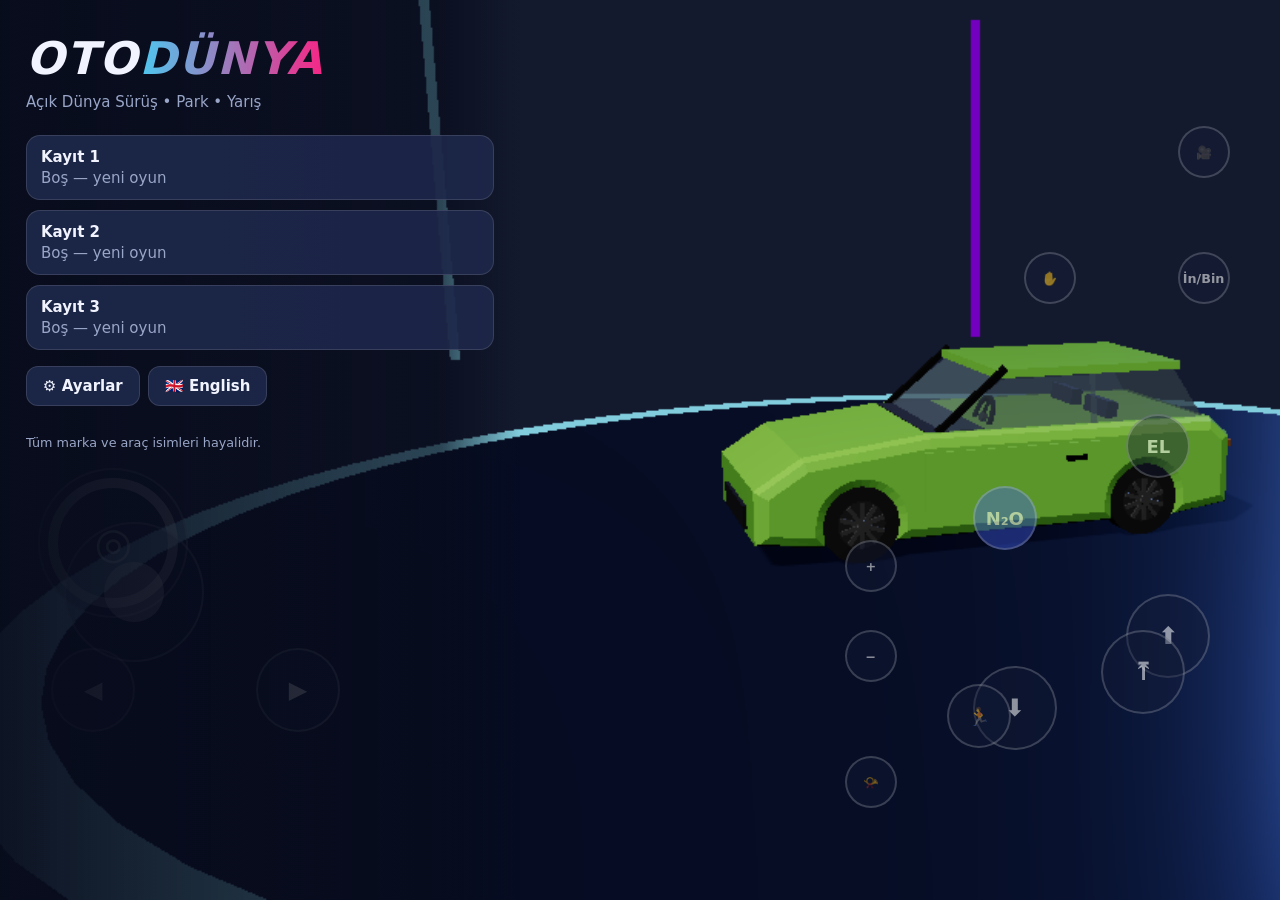
==== index.html @ 54d8ac8a "OtoDünya: 3D açık dünya sürüş, park ve yarış oyunu (Three.js) - 7 harita, trafik/yaya yapay zekâsı, " ====
<!doctype html>
<html lang="tr">
<head>
  <meta charset="utf-8" />
  <meta name="viewport" content="width=device-width, initial-scale=1, maximum-scale=1, user-scalable=no, viewport-fit=cover" />
  <meta name="theme-color" content="#0d1224" />
  <meta name="mobile-web-app-capable" content="yes" />
  <meta name="apple-mobile-web-app-capable" content="yes" />
  <meta name="description" content="OtoDünya: açık dünya araba sürüş, park etme ve yarış oyunu" />
  <title>OtoDünya — Açık Dünya Sürüş</title>
  <link rel="manifest" href="manifest.json" />
  <link rel="icon" href="icon.svg" type="image/svg+xml" />
  <link rel="stylesheet" href="css/style.css" />
  <script type="importmap">
    { "imports": { "three": "./lib/three.module.min.js", "three/addons/": "./lib/addons/" } }
  </script>
</head>
<body>
  <div id="app"></div>
  <div id="hud" style="display:none"></div>
  <div id="touch"></div>
  <div id="ui"></div>
  <div id="loading">
    <div class="ld-box">
      <h1>OTO<span>DÜNYA</span></h1>
      <div class="ld-bar"><i id="loadBar"></i></div>
      <p id="loadTip"></p>
    </div>
  </div>
  <div id="boot"><div class="spinner"></div><p>Yükleniyor…</p></div>
  <noscript>Bu oyun için JavaScript gereklidir.</noscript>
  <script type="module" src="js/main.js"></script>
</body>
</html>
---- css/style.css ----
:root {
  --ts: 1;
  --bg: #0d1224; --panel: rgba(16, 22, 44, 0.92); --panel2: rgba(30, 40, 75, 0.9);
  --line: rgba(255, 255, 255, 0.12); --txt: #f1f4ff; --muted: #9aa6c8;
  --pri: #4cc9f0; --pri2: #7209b7; --acc: #f72585; --ok: #06d6a0; --warn: #ffd166; --bad: #ef476f; --gold: #ffd60a;
  --r: 14px;
}
body.cb { --ok: #2b8cff; --bad: #ff9f1c; --acc: #ffb000; }
* { box-sizing: border-box; -webkit-tap-highlight-color: transparent; }
html, body { margin: 0; height: 100%; overflow: hidden; background: var(--bg); color: var(--txt); font-family: system-ui, -apple-system, 'Segoe UI', Roboto, 'Noto Sans', sans-serif; font-size: calc(15px * var(--ts)); user-select: none; -webkit-user-select: none; touch-action: none; }
#app, #app canvas { position: fixed; inset: 0; width: 100%; height: 100%; display: block; }
#hud, #touch, #ui { position: fixed; inset: 0; pointer-events: none; }
#ui > * { pointer-events: auto; }
#hud > * { pointer-events: none; }
#hud button, #hud .minimap-wrap, #hud .prompt, #hud .mission-panel, #hud .recover-btn { pointer-events: auto; }
.hidden { display: none !important; }
.muted { color: var(--muted); }
.small { font-size: 0.85em; }
.warn { color: var(--warn); }
button { font: inherit; color: inherit; }
input[type=range] { accent-color: var(--pri); width: 100%; min-width: 80px; }
input[type=checkbox] { width: 22px; height: 22px; accent-color: var(--pri); }

/* ---------- açılış / yükleme ---------- */
#boot, #loading { position: fixed; inset: 0; display: flex; flex-direction: column; align-items: center; justify-content: center; background: radial-gradient(circle at 30% 20%, #1d2b5c, #070a16 70%); z-index: 50; }
#loading { display: none; z-index: 40; }
.spinner { width: 44px; height: 44px; border: 4px solid #fff3; border-top-color: var(--pri); border-radius: 50%; animation: spin 0.9s linear infinite; }
@keyframes spin { to { transform: rotate(360deg); } }
.ld-box { width: min(560px, 86vw); text-align: center; }
.ld-box h1, .logo h1, .mm-head h1 { font-size: 3em; font-weight: 900; letter-spacing: 2px; margin: 0 0 18px; font-style: italic; }
h1 span { background: linear-gradient(90deg, var(--pri), var(--acc)); -webkit-background-clip: text; background-clip: text; color: transparent; }
.ld-bar { height: 12px; background: #ffffff18; border-radius: 99px; overflow: hidden; }
.ld-bar i { display: block; height: 100%; width: 0; background: linear-gradient(90deg, var(--pri), var(--acc)); transition: width 0.25s; }
#loadTip { color: var(--muted); margin-top: 18px; min-height: 2.4em; }

/* ---------- genel bileşenler ---------- */
.btn { border: 1px solid var(--line); background: var(--panel2); padding: 10px 16px; border-radius: 12px; cursor: pointer; font-weight: 600; transition: transform 0.08s, background 0.2s; white-space: nowrap; }
.btn:hover { background: #2b3a6e; }
.btn:active { transform: scale(0.96); }
.btn:disabled { opacity: 0.45; cursor: not-allowed; }
.btn.primary { background: linear-gradient(135deg, var(--pri), #4361ee); border-color: transparent; color: #051026; }
.btn.danger { background: #5c1b2a; border-color: #ef476f66; }
.btn.small { padding: 6px 10px; font-size: 0.88em; border-radius: 9px; }
.btn.on { outline: 2px solid var(--pri); background: #1c4a66; }
.btn.wide { width: 100%; margin: 4px 0; }
.row { display: flex; gap: 8px; align-items: center; flex-wrap: wrap; }
.seg { display: flex; gap: 6px; flex-wrap: nowrap; overflow-x: auto; }
.seg.wrap { flex-wrap: wrap; }
.input { background: #0b1022; border: 1px solid var(--line); color: var(--txt); padding: 10px 12px; border-radius: 10px; font: inherit; width: 100%; max-width: 280px; user-select: text; -webkit-user-select: text; }
.tabs { display: flex; gap: 6px; overflow-x: auto; padding-bottom: 6px; margin-bottom: 10px; scrollbar-width: thin; }
.tab { border: 1px solid var(--line); background: transparent; padding: 8px 12px; border-radius: 99px; cursor: pointer; white-space: nowrap; font-weight: 600; }
.tab.on { background: var(--pri); color: #041022; border-color: transparent; }
.badge { background: var(--ok); color: #032; font-size: 0.75em; padding: 2px 8px; border-radius: 99px; font-weight: 700; }
.mp-bar { height: 7px; background: #ffffff1c; border-radius: 99px; overflow: hidden; margin: 6px 0; }
.mp-bar i { display: block; height: 100%; background: linear-gradient(90deg, var(--ok), var(--pri)); }
.stars { color: var(--gold); font-size: 1.4em; letter-spacing: 2px; }
.price-big { font-size: 1.6em; font-weight: 800; color: var(--gold); }
hr { border: 0; border-top: 1px solid var(--line); margin: 14px 0; }

.overlay { position: fixed; inset: 0; background: rgba(5, 8, 20, 0.62); display: flex; align-items: center; justify-content: center; z-index: 30; pointer-events: auto; backdrop-filter: blur(3px); animation: fade 0.18s; }
@keyframes fade { from { opacity: 0; } }
.overlay .card { background: var(--panel); border: 1px solid var(--line); border-radius: 18px; padding: 20px 22px; width: min(460px, 92vw); max-height: 90vh; overflow: auto; box-shadow: 0 20px 60px #0008; text-align: center; animation: pop 0.2s; }
@keyframes pop { from { transform: scale(0.92); opacity: 0; } }
.overlay .card h2, .overlay .card h3 { margin-top: 0; }
.overlay .card .row { justify-content: center; margin-top: 12px; }
.overlay.pause .card { text-align: left; }
.overlay.pause .keys { margin-top: 12px; line-height: 1.5; }
.lbl { display: block; color: var(--muted); font-size: 0.85em; margin-top: 8px; }
.result .rewards { display: flex; gap: 14px; justify-content: center; font-size: 1.15em; font-weight: 700; margin: 10px 0; }
.days { display: grid; grid-template-columns: repeat(7, 1fr); gap: 4px; margin: 10px 0; }
.day { background: #ffffff10; border-radius: 10px; padding: 6px 2px; font-size: 0.72em; display: flex; flex-direction: column; gap: 2px; }
.day.got { opacity: 0.5; }
.day.today { background: linear-gradient(135deg, var(--pri), var(--acc)); color: #000; font-weight: 700; transform: scale(1.06); }

/* ---------- başlık / ana menü ---------- */
.title-screen { position: absolute; left: 0; top: 0; bottom: 0; width: min(520px, 100%); padding: 32px 26px; background: linear-gradient(90deg, rgba(8, 12, 28, 0.96), rgba(8, 12, 28, 0.7) 85%, transparent); display: flex; flex-direction: column; gap: 16px; overflow: auto; }
.logo p { color: var(--muted); margin: -10px 0 8px; }
.slots { display: flex; flex-direction: column; gap: 10px; }
.slot { display: flex; gap: 8px; align-items: stretch; }
.slot-info { flex: 1; display: flex; flex-direction: column; gap: 3px; background: var(--panel2); border: 1px solid var(--line); border-radius: var(--r); padding: 12px 14px; cursor: pointer; transition: border-color 0.2s; }
.slot-info:hover { border-color: var(--pri); }
.main-menu { position: absolute; left: 0; top: 0; bottom: 0; width: min(560px, 100%); padding: 24px; background: linear-gradient(90deg, rgba(8, 12, 28, 0.95), rgba(8, 12, 28, 0.6) 85%, transparent); display: flex; flex-direction: column; gap: 14px; overflow: auto; }
.mm-head h1 { font-size: 2.3em; margin-bottom: 6px; }
.mm-player { display: flex; gap: 10px; flex-wrap: wrap; color: var(--muted); }
.mm-player b { color: var(--txt); }
.mm-grid { display: grid; grid-template-columns: 1fr 1fr; gap: 10px; }
.mbtn { display: flex; align-items: center; gap: 10px; background: var(--panel2); border: 1px solid var(--line); border-radius: var(--r); padding: 14px; cursor: pointer; font-weight: 700; font-size: 1.02em; text-align: left; transition: transform 0.1s, border-color 0.2s; }
.mbtn:hover { border-color: var(--pri); transform: translateY(-2px); }
.mbtn .mi { font-size: 1.6em; }
.mbtn.big { grid-column: span 2; padding: 18px; font-size: 1.2em; }
.mbtn.primary { background: linear-gradient(135deg, #4361ee, #7209b7); }
.continue { padding: 14px; font-size: 1.1em; }

/* ---------- ekranlar ---------- */
.screen { position: absolute; inset: 0; display: flex; flex-direction: column; background: rgba(8, 12, 28, 0.94); }
.screen.split { background: linear-gradient(90deg, rgba(8, 12, 28, 0.97) 0, rgba(8, 12, 28, 0.93) 55%, transparent 56%); }
.screen.split .scr-body { width: 56%; }
.scr-head { display: flex; align-items: center; gap: 12px; padding: 12px 16px; border-bottom: 1px solid var(--line); background: rgba(8, 12, 28, 0.85); }
.scr-head h2 { margin: 0; flex: 1; font-size: 1.25em; }
.wallet { display: flex; gap: 12px; font-weight: 700; }
.scr-body { flex: 1; overflow: auto; padding: 14px 16px 40px; }
.map-grid { display: grid; grid-template-columns: repeat(auto-fill, minmax(190px, 1fr)); gap: 12px; }
.map-card { background: linear-gradient(160deg, color-mix(in srgb, var(--c) 45%, #111a33), #111a33); border: 1px solid var(--line); border-radius: var(--r); padding: 16px; cursor: pointer; min-height: 130px; display: flex; flex-direction: column; gap: 4px; transition: transform 0.1s; }
.map-card:hover { transform: translateY(-3px); }
.map-card.cur { outline: 2px solid var(--pri); }
.map-card.locked { filter: grayscale(0.8); opacity: 0.6; }
.map-card h3 { margin: 4px 0; }
.map-ico { font-size: 2.2em; }
.mis-list { display: flex; flex-direction: column; gap: 8px; }
.mis-card { display: flex; gap: 12px; align-items: center; background: var(--panel2); border: 1px solid var(--line); border-radius: var(--r); padding: 10px 12px; }
.mis-card.locked { opacity: 0.5; }
.mis-ico { font-size: 1.8em; width: 44px; text-align: center; }
.mis-info { flex: 1; display: flex; flex-direction: column; gap: 2px; min-width: 0; }
.mis-rew { font-size: 0.82em; color: var(--warn); }
.mis-right { display: flex; flex-direction: column; align-items: flex-end; gap: 6px; }
.mis-right .stars { font-size: 1em; }
.lic-row { display: flex; gap: 6px; flex-wrap: wrap; margin-bottom: 10px; }
.lic { padding: 4px 10px; border-radius: 99px; background: #ffffff10; font-size: 0.85em; opacity: 0.55; }
.lic.on { background: var(--ok); color: #032; opacity: 1; font-weight: 700; }
.events section, .boards section { background: var(--panel2); border-radius: var(--r); padding: 12px 14px; margin-bottom: 12px; border: 1px solid var(--line); }
.events h3, .boards h3 { margin: 0 0 8px; }
.task { padding: 6px 0; border-bottom: 1px dashed var(--line); }
.task.done b { text-decoration: line-through; color: var(--ok); }
.board { margin: 6px 0; padding-left: 26px; }
.board li { padding: 3px 0; }
.board li.me { color: var(--gold); font-weight: 800; }
.ach-grid { display: grid; grid-template-columns: repeat(auto-fill, minmax(220px, 1fr)); gap: 10px; }
.ach { background: var(--panel2); border: 1px solid var(--line); border-radius: var(--r); padding: 10px 12px; display: flex; flex-direction: column; gap: 3px; opacity: 0.75; }
.ach.got { opacity: 1; border-color: var(--gold); background: linear-gradient(160deg, #3d3510, var(--panel2)); }
.stats { display: grid; grid-template-columns: repeat(auto-fill, minmax(260px, 1fr)); gap: 8px; }
.stat { display: flex; justify-content: space-between; background: var(--panel2); padding: 10px 14px; border-radius: 10px; }
.set-row { display: flex; align-items: center; gap: 12px; padding: 8px 0; flex-wrap: wrap; }
.settings .set-row { padding: 10px 0; border-bottom: 1px solid var(--line); flex-wrap: nowrap; }
.set-row > span:first-child { flex: 0 0 42%; }
.set-row b { min-width: 52px; text-align: right; }

/* garaj / galeri */
.garage-head { display: flex; gap: 8px; align-items: center; flex-wrap: wrap; margin-bottom: 10px; }
.car-list, .gal-list { display: flex; gap: 8px; overflow-x: auto; padding-bottom: 8px; margin-bottom: 8px; }
.car-item, .gal-card { flex: 0 0 auto; min-width: 140px; background: var(--panel2); border: 1px solid var(--line); border-radius: 12px; padding: 10px; cursor: pointer; display: flex; flex-direction: column; gap: 3px; }
.car-item.on, .gal-card.on { border-color: var(--pri); box-shadow: 0 0 0 1px var(--pri) inset; }
.gal-card.locked { opacity: 0.6; }
.gal-card .price { color: var(--warn); font-weight: 700; font-size: 0.9em; }
.garage-detail h3, .gal-detail h3 { margin: 6px 0; }
.statbars { display: flex; flex-direction: column; gap: 5px; margin: 8px 0 12px; }
.statbar { display: flex; align-items: center; gap: 10px; }
.statbar span { width: 78px; color: var(--muted); font-size: 0.88em; }
.sb { flex: 1; height: 9px; background: #ffffff16; border-radius: 99px; position: relative; overflow: hidden; }
.sb i { position: absolute; left: 0; top: 0; bottom: 0; background: linear-gradient(90deg, var(--pri), #4361ee); border-radius: 99px; }
.sb u { position: absolute; top: 0; bottom: 0; background: var(--ok); }
.upg-list { display: grid; grid-template-columns: repeat(auto-fill, minmax(200px, 1fr)); gap: 8px; }
.upg { background: var(--panel2); border: 1px solid var(--line); border-radius: 12px; padding: 10px; display: flex; flex-direction: column; gap: 4px; }
.pips { display: flex; gap: 4px; }
.pips i { width: 22px; height: 7px; border-radius: 4px; background: #ffffff22; }
.pips i.on { background: var(--ok); }
.engines h4, .profiles h4 { margin: 14px 0 6px; }
.tune-row { padding: 8px 0; border-bottom: 1px solid var(--line); display: flex; flex-direction: column; gap: 4px; }
.tune-sl { display: flex; align-items: center; gap: 8px; }
.tune-sl small { width: 64px; color: var(--muted); font-size: 0.78em; }
.tune-sl small:last-child { text-align: right; }
.profiles .row { padding: 4px 0; }
.profiles .row b { width: 70px; }
.swatches { display: flex; flex-wrap: wrap; gap: 6px; align-items: center; }
.swatches i { width: 30px; height: 30px; border-radius: 50%; border: 2px solid #fff3; cursor: pointer; }
.swatches i.on { border-color: #fff; transform: scale(1.12); }
.swatches input[type=color] { width: 36px; height: 32px; border: 0; background: none; padding: 0; }
.mod-host h4 { margin: 12px 0 6px; }
.mod-foot { position: sticky; bottom: 0; display: flex; gap: 8px; align-items: center; justify-content: flex-end; background: var(--panel); padding: 10px 0; margin-top: 14px; border-top: 1px solid var(--line); }
.mod-foot span { flex: 1; font-weight: 700; color: var(--warn); }
.cloth-list { display: grid; grid-template-columns: repeat(auto-fill, minmax(170px, 1fr)); gap: 8px; }
.cloth { display: flex; align-items: center; gap: 8px; background: var(--panel2); border: 1px solid var(--line); border-radius: 12px; padding: 8px 10px; }
.cloth.on { border-color: var(--ok); }
.cloth b { flex: 1; font-size: 0.9em; }
.cl-sw { width: 22px; height: 22px; border-radius: 6px; border: 1px solid #fff4; }

/* ---------- HUD ---------- */
.hud-top { position: absolute; top: max(10px, env(safe-area-inset-top)); right: 12px; display: flex; gap: 8px; align-items: center; }
.hud-money, .hud-gold, .hud-level { background: rgba(8, 12, 28, 0.7); border: 1px solid var(--line); padding: 6px 12px; border-radius: 99px; font-weight: 800; display: flex; align-items: center; gap: 6px; }
.hud-gold b { color: var(--gold); }
.hud-level { flex-direction: column; gap: 2px; padding: 4px 12px; font-size: 0.8em; }
.xpbar { width: 64px; height: 4px; background: #ffffff22; border-radius: 9px; overflow: hidden; }
.xpbar i { display: block; height: 100%; background: var(--warn); }
.hud-btn { width: 40px; height: 40px; border-radius: 50%; border: 1px solid var(--line); background: rgba(8, 12, 28, 0.7); cursor: pointer; font-size: 1.1em; }
.minimap-wrap { position: absolute; top: max(10px, env(safe-area-inset-top)); left: 12px; width: 170px; height: 170px; border-radius: 50%; border: 3px solid rgba(255, 255, 255, 0.85); box-shadow: 0 4px 18px #0007; overflow: hidden; background: #111; cursor: pointer; }
.minimap { width: 100%; height: 100%; }
.mini-n { position: absolute; top: 2px; left: 50%; transform: translateX(-50%); font-weight: 900; font-size: 11px; color: #fff; text-shadow: 0 0 3px #000; }
.mini-speedlimit { position: absolute; right: 6px; bottom: 6px; width: 36px; height: 36px; border-radius: 50%; background: #fff; border: 4px solid #d62828; color: #000; font-weight: 900; font-size: 13px; display: flex; align-items: center; justify-content: center; }
.gauge-wrap { position: absolute; right: 14px; bottom: max(14px, env(safe-area-inset-bottom)); width: 220px; height: 220px; }
.gauge { width: 100%; height: 100%; }
.g-speed { position: absolute; top: 34%; left: 0; right: 0; text-align: center; display: flex; flex-direction: column; line-height: 1; }
.g-speed b { font-size: 3.1em; font-weight: 900; font-style: italic; text-shadow: 0 2px 8px #000a; }
.g-speed small { color: var(--muted); }
.g-gear { position: absolute; top: 62%; left: 50%; transform: translateX(-50%); font-weight: 900; font-size: 1.4em; color: var(--pri); background: #0009; padding: 0 10px; border-radius: 8px; }
.g-bars { position: absolute; left: -128px; bottom: 6px; width: 120px; display: flex; flex-direction: column; gap: 5px; }
.bar { position: relative; height: 14px; background: rgba(8, 12, 28, 0.75); border: 1px solid var(--line); border-radius: 99px; overflow: hidden; }
.bar i { position: absolute; left: 0; top: 0; bottom: 0; }
.bar span { position: absolute; left: 6px; top: -1px; font-size: 10px; font-weight: 800; }
.bar.nitro i { background: linear-gradient(90deg, #4361ee, #4cc9f0); }
.bar.fuel i { background: linear-gradient(90deg, #f77f00, #fcbf49); }
.bar.fuel.low { animation: blink 0.8s infinite; }
.bar.dmg i { background: linear-gradient(90deg, #ef476f, #9d0208); }
@keyframes blink { 50% { opacity: 0.4; } }
.g-icons { position: absolute; top: 6px; left: 0; right: 0; text-align: center; font-size: 0.85em; }
.g-icons small { background: #06d6a033; color: var(--ok); border-radius: 4px; padding: 0 3px; font-size: 9px; font-weight: 800; }
.toasts { position: absolute; top: 70px; left: 50%; transform: translateX(-50%); display: flex; flex-direction: column; gap: 6px; align-items: center; width: min(90vw, 520px); }
.toast { background: rgba(8, 12, 28, 0.88); border: 1px solid var(--line); padding: 8px 16px; border-radius: 12px; font-weight: 600; animation: pop 0.2s; transition: opacity 0.5s, transform 0.5s; text-align: center; }
.toast.warn { border-color: var(--bad); }
.toast.gold { border-color: var(--gold); color: var(--gold); }
.toast.ok { border-color: var(--ok); }
.toast.out { opacity: 0; transform: translateY(-10px); }
.pops { position: absolute; top: 42%; left: 50%; transform: translateX(-50%); }
.pop { position: absolute; left: 50%; transform: translateX(-50%); white-space: nowrap; text-align: center; animation: rise 1.8s ease-out forwards; display: flex; flex-direction: column; }
.pop b { font-size: 1.9em; font-weight: 900; color: var(--gold); text-shadow: 0 3px 10px #000c, 0 0 2px #000; }
.pop.neg b { color: var(--bad); }
.pop small { color: #fff; text-shadow: 0 1px 4px #000; }
@keyframes rise { 0% { transform: translate(-50%, 20px) scale(0.6); opacity: 0; } 15% { transform: translate(-50%, 0) scale(1.15); opacity: 1; } 80% { opacity: 1; } 100% { transform: translate(-50%, -90px) scale(1); opacity: 0; } }
.bigtext { position: absolute; top: 24%; left: 0; right: 0; text-align: center; font-size: 2.8em; font-weight: 900; font-style: italic; text-shadow: 0 4px 16px #000c; opacity: 0; pointer-events: none; }
.bigtext.show { animation: big 1.6s ease-out forwards; }
@keyframes big { 0% { opacity: 0; transform: scale(0.5); } 15% { opacity: 1; transform: scale(1.1); } 25% { transform: scale(1); } 80% { opacity: 1; } 100% { opacity: 0; } }
.prompt { position: absolute; bottom: 30%; left: 50%; transform: translateX(-50%); background: rgba(8, 12, 28, 0.88); border: 1px solid var(--pri); padding: 10px 18px; border-radius: 99px; font-weight: 700; cursor: pointer; }
.prompt b { background: var(--pri); color: #000; border-radius: 6px; padding: 0 7px; margin-right: 6px; }
.mission-panel { position: absolute; top: 200px; left: 12px; width: 230px; background: rgba(8, 12, 28, 0.82); border: 1px solid var(--line); border-left: 4px solid var(--pri); border-radius: 12px; padding: 10px 12px; font-size: 0.9em; }
.mission-panel h4 { margin: 0 0 6px; color: var(--pri); }
.mp-abort { margin-top: 6px; background: transparent; border: 1px solid var(--line); border-radius: 8px; padding: 3px 8px; cursor: pointer; font-size: 0.8em; color: var(--muted); }
.mission-timer { position: absolute; top: 14px; left: 50%; transform: translateX(-50%); font-size: 1.9em; font-weight: 900; font-variant-numeric: tabular-nums; text-shadow: 0 2px 8px #000; }
.mission-timer.warn { color: var(--bad); animation: blink 0.6s infinite; }
.drift-score { position: absolute; top: 33%; right: 8%; text-align: right; display: flex; flex-direction: column; }
.drift-score b { font-size: 2.4em; font-weight: 900; font-style: italic; color: #fff; text-shadow: 0 3px 10px #000; }
.drift-score small { color: var(--acc); font-weight: 900; letter-spacing: 2px; }
.drift-score.bank b { color: var(--ok); }
.drift-score.fail b { color: var(--bad); text-decoration: line-through; }
.police-bar { position: absolute; top: 60px; left: 50%; transform: translateX(-50%); background: linear-gradient(90deg, #1d4ed8, #c1121f); padding: 6px 18px; border-radius: 99px; font-weight: 800; }
.police-bar.blink { background: linear-gradient(90deg, #c1121f, #1d4ed8); }
.police-bar.patrol { background: #1d4ed8; }
.save-icon { position: absolute; right: 14px; top: 64px; font-size: 1.3em; opacity: 0; }
.save-icon.on { animation: saved 1.6s; }
@keyframes saved { 0%, 100% { opacity: 0; } 20%, 70% { opacity: 1; } }
.fps { position: absolute; left: 190px; top: 12px; background: #000a; padding: 2px 8px; border-radius: 6px; font: 12px monospace; color: #7f7; }
.recover-btn { position: absolute; left: 50%; bottom: 22%; transform: translateX(-50%); background: var(--bad); color: #fff; border: 0; padding: 12px 22px; border-radius: 99px; font-weight: 800; font-size: 1.1em; cursor: pointer; box-shadow: 0 6px 20px #000a; animation: pulse 1s infinite; }
@keyframes pulse { 50% { transform: translateX(-50%) scale(1.06); } }
.drag-lights { position: absolute; top: 90px; left: 50%; transform: translateX(-50%); display: flex; gap: 10px; background: #000c; padding: 10px 14px; border-radius: 16px; }
.drag-lights i { width: 30px; height: 30px; border-radius: 50%; background: #332200; }
.drag-lights i.on { background: #ffb703; box-shadow: 0 0 18px #ffb703; }
.drag-lights i.g { background: #062; }
.drag-lights i.g.on { background: #06d6a0; box-shadow: 0 0 22px #06d6a0; }
.shift-bar { position: absolute; bottom: max(240px, calc(env(safe-area-inset-bottom) + 240px)); right: 30px; width: 180px; height: 12px; background: #0009; border-radius: 99px; overflow: hidden; border: 1px solid var(--line); }
.shift-bar i { display: block; height: 100%; background: var(--pri); }
.shift-bar.good i { background: var(--ok); }
.shift-bar.over i { background: var(--bad); }
.shift-bar b { position: absolute; right: 6px; top: -2px; font-size: 11px; }
.rear-frame { position: absolute; top: 12px; left: 50%; transform: translateX(-50%); width: min(300px, 40vw); aspect-ratio: 16/8; border: 3px solid #fff; border-radius: 10px; box-shadow: 0 4px 14px #0008; }
.rear-frame span { position: absolute; top: -20px; left: 0; font-size: 0.75em; color: #fff; text-shadow: 0 1px 3px #000; }
.flash { position: absolute; inset: 0; background: #fff; opacity: 0; }
.flash.on { animation: flash 0.5s; }
@keyframes flash { 0% { opacity: 0.9; } 100% { opacity: 0; } }
.rain-overlay { position: absolute; inset: 0; width: 100%; height: 100%; }
.speed-fx { position: absolute; inset: 0; opacity: 0; background: radial-gradient(ellipse at center, transparent 45%, rgba(255, 255, 255, 0.05) 60%, rgba(180, 210, 255, 0.25) 100%), repeating-conic-gradient(from 0deg at 50% 50%, transparent 0deg 3deg, rgba(255, 255, 255, 0.06) 3deg 4deg); -webkit-mask-image: radial-gradient(ellipse at center, transparent 40%, #000 85%); mask-image: radial-gradient(ellipse at center, transparent 40%, #000 85%); transition: opacity 0.3s; }
.radio-ind { position: absolute; bottom: 20px; left: 50%; transform: translateX(-50%); background: rgba(8, 12, 28, 0.85); padding: 8px 16px; border-radius: 99px; font-weight: 700; }

/* ---------- tam harita ---------- */
.fullmap { flex-direction: row; }
.map-box { display: flex; gap: 14px; align-items: flex-start; max-width: 96vw; max-height: 92vh; }
.map-box canvas { width: min(88vh, 70vw); height: min(88vh, 70vw); border-radius: 14px; border: 2px solid #fff6; cursor: crosshair; }
.map-side { background: var(--panel); border-radius: 14px; padding: 14px; width: 220px; max-height: 88vh; overflow: auto; }
.map-side h3 { margin: 0; }
.map-legend { display: flex; flex-direction: column; gap: 4px; margin: 10px 0; font-size: 0.9em; }
.fullmap .close { position: absolute; top: 14px; right: 14px; }

/* ---------- dokunmatik ---------- */
.touch-ui { position: absolute; inset: 0; pointer-events: none; }
.tbtn { position: absolute; pointer-events: auto; width: 64px; height: 64px; border-radius: 50%; background: rgba(20, 28, 55, 0.75); border: 2px solid rgba(255, 255, 255, 0.35); display: flex; align-items: center; justify-content: center; font-weight: 900; font-size: 1.2em; color: #fff; transform-origin: center; touch-action: none; user-select: none; }
.tbtn.big { width: 84px; height: 84px; font-size: 1.6em; }
.tbtn.small { width: 52px; height: 52px; font-size: 0.85em; }
.tbtn.on { background: rgba(76, 201, 240, 0.7); }
.tbtn.nitro { background: rgba(67, 97, 238, 0.75); }
.tbtn.wheel { width: 150px; height: 150px; background: rgba(20, 28, 55, 0.5); }
.wheel-in { width: 130px; height: 130px; border-radius: 50%; border: 10px solid rgba(255, 255, 255, 0.7); display: flex; align-items: center; justify-content: center; font-size: 2.4em; transition: transform 0.05s; }
.tbtn.joy { width: 140px; height: 140px; background: rgba(20, 28, 55, 0.4); }
.joy-knob { width: 60px; height: 60px; border-radius: 50%; background: rgba(255, 255, 255, 0.6); }
.touch-ui[data-mode=car] .foot, .touch-ui[data-mode=foot] .drive, .touch-ui[data-mode=foot] .drive-btn, .touch-ui[data-mode=foot] .drive-wheel { display: none; }
.touch-ui[data-ctrl=buttons] .drive-wheel, .touch-ui[data-ctrl=wheel] .drive-btn, .touch-ui[data-ctrl=tilt] .drive-btn, .touch-ui[data-ctrl=tilt] .drive-wheel { display: none; }
.touch-ui[data-gear=auto] .manual { display: none; }
.touch-ui.edit .tbtn { display: flex !important; outline: 2px dashed var(--warn); cursor: move; }
.edit-done { position: fixed; top: 14px; left: 50%; transform: translateX(-50%); z-index: 60; pointer-events: auto; }

/* ---------- diğer ---------- */
.emote-grid { display: grid; grid-template-columns: repeat(5, 1fr); gap: 8px; margin: 12px 0; }
.emote-grid .btn { display: flex; flex-direction: column; align-items: center; gap: 2px; padding: 8px 4px; }
.emote-grid .big { font-size: 1.7em; }
.photo-ui { position: fixed; inset: 0; pointer-events: none; z-index: 20; }
.photo-panel { position: absolute; right: 12px; top: 12px; width: 290px; max-height: calc(100vh - 24px); overflow: auto; background: var(--panel); border-radius: 14px; padding: 12px 14px; pointer-events: auto; }
.photo-panel h3 { margin: 0 0 6px; }
.photo-panel .set-row { display: flex; gap: 8px; align-items: center; padding: 4px 0; }
.photo-ui.hideui .photo-panel { display: none; }
.photo-show { position: absolute; right: 12px; top: 12px; pointer-events: auto; display: none; opacity: 0.4; }
.photo-ui.hideui .photo-show { display: block; }
.drone-ui { position: fixed; top: 12px; left: 50%; transform: translateX(-50%); display: flex; gap: 12px; align-items: center; background: var(--panel); padding: 8px 14px; border-radius: 99px; z-index: 20; }
.tutorial { position: fixed; bottom: 20px; left: 50%; transform: translateX(-50%); width: min(460px, 92vw); background: var(--panel); border: 2px solid var(--pri); border-radius: 16px; padding: 12px 16px; z-index: 25; box-shadow: 0 10px 30px #0009; }
.tutorial p { margin: 6px 0 10px; }
.tutorial .row { justify-content: flex-end; }

@media (max-width: 900px) {
  .screen.split { background: rgba(8, 12, 28, 0.93); }
  .screen.split .scr-body { width: 100%; padding-top: 40vh; background: linear-gradient(180deg, transparent 0, transparent 38vh, rgba(8, 12, 28, 0.97) 40vh); }
  .screen.split { background: transparent; }
  .mm-grid { grid-template-columns: 1fr 1fr; }
  .main-menu, .title-screen { width: 100%; background: linear-gradient(0deg, rgba(8, 12, 28, 0.97) 55%, rgba(8, 12, 28, 0.3)); justify-content: flex-end; }
  .minimap-wrap { width: 120px; height: 120px; }
  .mission-panel { top: 140px; width: 190px; font-size: 0.8em; }
  .gauge-wrap { width: 150px; height: 150px; right: 50%; transform: translateX(50%); bottom: 4px; }
  .g-speed b { font-size: 2.1em; }
  .g-bars { left: auto; right: -2px; bottom: auto; top: -46px; width: 150px; flex-direction: row; }
  .g-bars .bar { flex: 1; }
  .hud-level { display: none; }
  .fps { left: 140px; }
  .map-box { flex-direction: column; align-items: center; }
  .map-box canvas { width: min(92vw, 70vh); height: min(92vw, 70vh); }
  .map-side { width: min(92vw, 400px); }
  .shift-bar { right: 50%; transform: translateX(50%); bottom: 160px; }
  .set-row > span:first-child { flex-basis: 38%; }
}
@media (max-height: 500px) {
  .gauge-wrap { width: 130px; height: 130px; }
  .minimap-wrap { width: 110px; height: 110px; }
  .bigtext { font-size: 2em; }
}
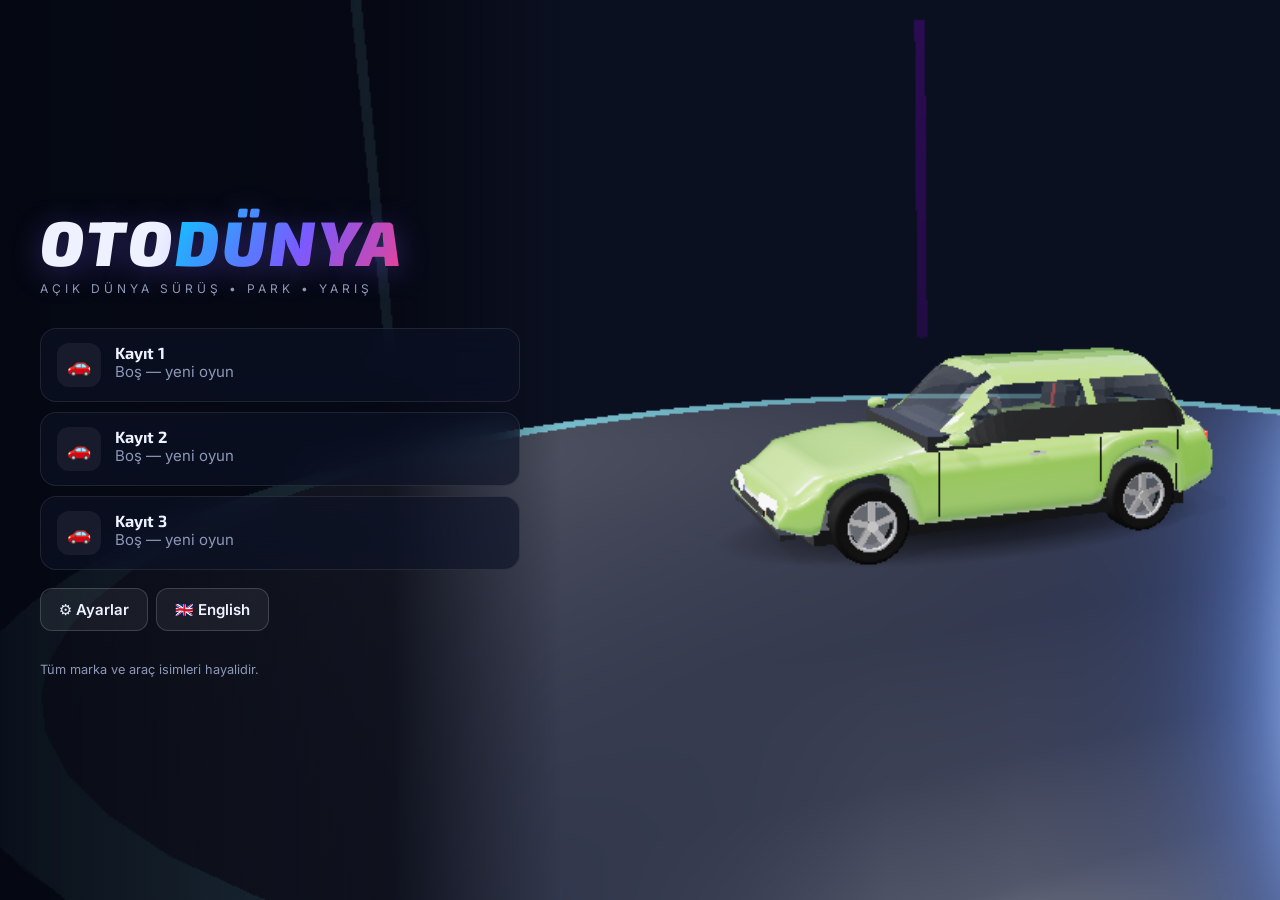
==== commit 3a4dea96: "Grafik ve arayüz yenilemesi - Pürüzsüz yeni araç gövdeleri, gerçek camlı kabin, jant/fren/ayna detay" ====
--- a/index.html
+++ b/index.html
@@ -10,6 +10,9 @@
   <title>OtoDünya — Açık Dünya Sürüş</title>
   <link rel="manifest" href="manifest.json" />
   <link rel="icon" href="icon.svg" type="image/svg+xml" />
+  <link rel="preconnect" href="https://fonts.googleapis.com" />
+  <link rel="preconnect" href="https://fonts.gstatic.com" crossorigin />
+  <link rel="stylesheet" href="https://fonts.googleapis.com/css2?family=Exo+2:ital,wght@0,500;0,700;0,800;0,900;1,800;1,900&family=Inter:wght@400;500;600;700&display=swap" />
   <link rel="stylesheet" href="css/style.css" />
   <script type="importmap">
     { "imports": { "three": "./lib/three.module.min.js", "three/addons/": "./lib/addons/" } }
--- a/css/style.css
+++ b/css/style.css
@@ -1,13 +1,31 @@
+/* OtoDünya arayüzü — koyu cam (glass) tasarım dili */
 :root {
   --ts: 1;
-  --bg: #0d1224; --panel: rgba(16, 22, 44, 0.92); --panel2: rgba(30, 40, 75, 0.9);
-  --line: rgba(255, 255, 255, 0.12); --txt: #f1f4ff; --muted: #9aa6c8;
-  --pri: #4cc9f0; --pri2: #7209b7; --acc: #f72585; --ok: #06d6a0; --warn: #ffd166; --bad: #ef476f; --gold: #ffd60a;
-  --r: 14px;
+  --bg: #060a14;
+  --glass: rgba(13, 19, 36, 0.62);
+  --glass2: rgba(22, 30, 54, 0.72);
+  --glass3: rgba(255, 255, 255, 0.05);
+  --line: rgba(255, 255, 255, 0.09);
+  --line2: rgba(255, 255, 255, 0.16);
+  --txt: #eef2ff;
+  --muted: #8d98b8;
+  --pri: #2ee6ff;
+  --pri2: #7b5cff;
+  --acc: #ff3d81;
+  --ok: #22e3a0;
+  --warn: #ffc94d;
+  --bad: #ff4d6d;
+  --gold: #ffd23f;
+  --grad: linear-gradient(120deg, #00d2ff 0%, #7b5cff 55%, #ff3d81 100%);
+  --r: 16px;
+  --blur: blur(16px) saturate(150%);
+  --display: 'Exo 2', 'Rajdhani', 'Segoe UI', system-ui, sans-serif;
+  --body: 'Inter', system-ui, -apple-system, 'Segoe UI', Roboto, sans-serif;
+  --shadow: 0 18px 50px rgba(0, 0, 0, 0.45);
 }
 body.cb { --ok: #2b8cff; --bad: #ff9f1c; --acc: #ffb000; }
 * { box-sizing: border-box; -webkit-tap-highlight-color: transparent; }
-html, body { margin: 0; height: 100%; overflow: hidden; background: var(--bg); color: var(--txt); font-family: system-ui, -apple-system, 'Segoe UI', Roboto, 'Noto Sans', sans-serif; font-size: calc(15px * var(--ts)); user-select: none; -webkit-user-select: none; touch-action: none; }
+html, body { margin: 0; height: 100%; overflow: hidden; background: var(--bg); color: var(--txt); font-family: var(--body); font-size: calc(15px * var(--ts)); user-select: none; -webkit-user-select: none; touch-action: none; -webkit-font-smoothing: antialiased; }
 #app, #app canvas { position: fixed; inset: 0; width: 100%; height: 100%; display: block; }
 #hud, #touch, #ui { position: fixed; inset: 0; pointer-events: none; }
 #ui > * { pointer-events: auto; }
@@ -18,265 +36,330 @@
 .small { font-size: 0.85em; }
 .warn { color: var(--warn); }
 button { font: inherit; color: inherit; }
-input[type=range] { accent-color: var(--pri); width: 100%; min-width: 80px; }
-input[type=checkbox] { width: 22px; height: 22px; accent-color: var(--pri); }
+h1, h2, h3, h4 { font-family: var(--display); letter-spacing: 0.3px; }
+input[type=range] { -webkit-appearance: none; appearance: none; width: 100%; min-width: 90px; height: 6px; border-radius: 99px; background: rgba(255, 255, 255, 0.12); outline: none; }
+input[type=range]::-webkit-slider-thumb { -webkit-appearance: none; width: 20px; height: 20px; border-radius: 50%; background: #fff; box-shadow: 0 0 0 4px rgba(46, 230, 255, 0.35); cursor: pointer; }
+input[type=range]::-moz-range-thumb { width: 18px; height: 18px; border-radius: 50%; background: #fff; border: 0; box-shadow: 0 0 0 4px rgba(46, 230, 255, 0.35); }
+input[type=checkbox] { -webkit-appearance: none; appearance: none; width: 44px; height: 24px; border-radius: 99px; background: rgba(255, 255, 255, 0.14); position: relative; cursor: pointer; transition: background 0.2s; flex: 0 0 auto; }
+input[type=checkbox]::after { content: ''; position: absolute; top: 3px; left: 3px; width: 18px; height: 18px; border-radius: 50%; background: #fff; transition: transform 0.2s; }
+input[type=checkbox]:checked { background: linear-gradient(120deg, #00d2ff, #7b5cff); }
+input[type=checkbox]:checked::after { transform: translateX(20px); }
+::-webkit-scrollbar { width: 8px; height: 8px; }
+::-webkit-scrollbar-thumb { background: rgba(255, 255, 255, 0.14); border-radius: 99px; }
+::-webkit-scrollbar-track { background: transparent; }
 
 /* ---------- açılış / yükleme ---------- */
-#boot, #loading { position: fixed; inset: 0; display: flex; flex-direction: column; align-items: center; justify-content: center; background: radial-gradient(circle at 30% 20%, #1d2b5c, #070a16 70%); z-index: 50; }
+#boot, #loading { position: fixed; inset: 0; display: flex; flex-direction: column; align-items: center; justify-content: center; z-index: 50;
+  background: radial-gradient(1200px 600px at 20% 10%, rgba(123, 92, 255, 0.28), transparent 60%), radial-gradient(900px 500px at 85% 90%, rgba(0, 210, 255, 0.2), transparent 60%), #050812; }
 #loading { display: none; z-index: 40; }
-.spinner { width: 44px; height: 44px; border: 4px solid #fff3; border-top-color: var(--pri); border-radius: 50%; animation: spin 0.9s linear infinite; }
+#boot p { color: var(--muted); letter-spacing: 3px; text-transform: uppercase; font-size: 0.8em; }
+.spinner { width: 46px; height: 46px; border: 3px solid rgba(255, 255, 255, 0.12); border-top-color: var(--pri); border-radius: 50%; animation: spin 0.9s linear infinite; }
 @keyframes spin { to { transform: rotate(360deg); } }
-.ld-box { width: min(560px, 86vw); text-align: center; }
-.ld-box h1, .logo h1, .mm-head h1 { font-size: 3em; font-weight: 900; letter-spacing: 2px; margin: 0 0 18px; font-style: italic; }
-h1 span { background: linear-gradient(90deg, var(--pri), var(--acc)); -webkit-background-clip: text; background-clip: text; color: transparent; }
-.ld-bar { height: 12px; background: #ffffff18; border-radius: 99px; overflow: hidden; }
-.ld-bar i { display: block; height: 100%; width: 0; background: linear-gradient(90deg, var(--pri), var(--acc)); transition: width 0.25s; }
-#loadTip { color: var(--muted); margin-top: 18px; min-height: 2.4em; }
-
-/* ---------- genel bileşenler ---------- */
-.btn { border: 1px solid var(--line); background: var(--panel2); padding: 10px 16px; border-radius: 12px; cursor: pointer; font-weight: 600; transition: transform 0.08s, background 0.2s; white-space: nowrap; }
-.btn:hover { background: #2b3a6e; }
+.ld-box { width: min(620px, 86vw); text-align: center; }
+.ld-box h1, .logo h1, .brand h1 { font-family: var(--display); font-size: 3.6em; font-weight: 900; letter-spacing: 3px; margin: 0 0 22px; font-style: italic; line-height: 1; text-shadow: 0 6px 30px rgba(123, 92, 255, 0.35); }
+h1 span { background: var(--grad); -webkit-background-clip: text; background-clip: text; color: transparent; }
+.ld-bar { height: 6px; background: rgba(255, 255, 255, 0.08); border-radius: 99px; overflow: hidden; }
+.ld-bar i { display: block; height: 100%; width: 0; background: var(--grad); transition: width 0.25s; box-shadow: 0 0 18px rgba(46, 230, 255, 0.6); }
+#loadTip { color: var(--muted); margin-top: 22px; min-height: 2.4em; font-size: 1.02em; }
+
+/* ---------- temel bileşenler ---------- */
+.btn { border: 1px solid var(--line2); background: rgba(255, 255, 255, 0.06); padding: 11px 18px; border-radius: 12px; cursor: pointer; font-weight: 600; transition: transform 0.08s, background 0.2s, border-color 0.2s, box-shadow 0.2s; white-space: nowrap; display: inline-flex; align-items: center; gap: 8px; justify-content: center; }
+.btn:hover { background: rgba(255, 255, 255, 0.11); border-color: rgba(255, 255, 255, 0.28); }
 .btn:active { transform: scale(0.96); }
-.btn:disabled { opacity: 0.45; cursor: not-allowed; }
-.btn.primary { background: linear-gradient(135deg, var(--pri), #4361ee); border-color: transparent; color: #051026; }
-.btn.danger { background: #5c1b2a; border-color: #ef476f66; }
-.btn.small { padding: 6px 10px; font-size: 0.88em; border-radius: 9px; }
-.btn.on { outline: 2px solid var(--pri); background: #1c4a66; }
-.btn.wide { width: 100%; margin: 4px 0; }
+.btn:disabled { opacity: 0.4; cursor: not-allowed; }
+.btn.primary { background: var(--grad); border-color: transparent; color: #fff; box-shadow: 0 8px 26px rgba(123, 92, 255, 0.35); text-shadow: 0 1px 2px rgba(0, 0, 0, 0.25); }
+.btn.primary:hover { filter: brightness(1.1); }
+.btn.danger { background: rgba(255, 77, 109, 0.14); border-color: rgba(255, 77, 109, 0.5); color: #ffb3c1; }
+.btn.ghost { background: transparent; }
+.btn.small { padding: 7px 12px; font-size: 0.86em; border-radius: 10px; }
+.btn.on { background: rgba(46, 230, 255, 0.16); border-color: var(--pri); color: #fff; box-shadow: inset 0 0 0 1px rgba(46, 230, 255, 0.4); }
+.btn.wide { width: 100%; margin: 4px 0; justify-content: flex-start; }
+.kbd { opacity: 0.7; font-size: 0.85em; }
 .row { display: flex; gap: 8px; align-items: center; flex-wrap: wrap; }
 .seg { display: flex; gap: 6px; flex-wrap: nowrap; overflow-x: auto; }
 .seg.wrap { flex-wrap: wrap; }
-.input { background: #0b1022; border: 1px solid var(--line); color: var(--txt); padding: 10px 12px; border-radius: 10px; font: inherit; width: 100%; max-width: 280px; user-select: text; -webkit-user-select: text; }
-.tabs { display: flex; gap: 6px; overflow-x: auto; padding-bottom: 6px; margin-bottom: 10px; scrollbar-width: thin; }
-.tab { border: 1px solid var(--line); background: transparent; padding: 8px 12px; border-radius: 99px; cursor: pointer; white-space: nowrap; font-weight: 600; }
-.tab.on { background: var(--pri); color: #041022; border-color: transparent; }
-.badge { background: var(--ok); color: #032; font-size: 0.75em; padding: 2px 8px; border-radius: 99px; font-weight: 700; }
-.mp-bar { height: 7px; background: #ffffff1c; border-radius: 99px; overflow: hidden; margin: 6px 0; }
-.mp-bar i { display: block; height: 100%; background: linear-gradient(90deg, var(--ok), var(--pri)); }
-.stars { color: var(--gold); font-size: 1.4em; letter-spacing: 2px; }
-.price-big { font-size: 1.6em; font-weight: 800; color: var(--gold); }
-hr { border: 0; border-top: 1px solid var(--line); margin: 14px 0; }
-
-.overlay { position: fixed; inset: 0; background: rgba(5, 8, 20, 0.62); display: flex; align-items: center; justify-content: center; z-index: 30; pointer-events: auto; backdrop-filter: blur(3px); animation: fade 0.18s; }
+.input { background: rgba(0, 0, 0, 0.35); border: 1px solid var(--line2); color: var(--txt); padding: 11px 13px; border-radius: 11px; font: inherit; width: 100%; max-width: 300px; user-select: text; -webkit-user-select: text; outline: none; }
+.input:focus { border-color: var(--pri); box-shadow: 0 0 0 3px rgba(46, 230, 255, 0.2); }
+.tabs { display: flex; gap: 4px; overflow-x: auto; padding: 4px; margin-bottom: 14px; background: rgba(0, 0, 0, 0.25); border: 1px solid var(--line); border-radius: 14px; width: fit-content; max-width: 100%; scrollbar-width: none; }
+.tab { border: 0; background: transparent; padding: 8px 14px; border-radius: 10px; cursor: pointer; white-space: nowrap; font-weight: 600; color: var(--muted); transition: background 0.2s, color 0.2s; }
+.tab:hover { color: #fff; }
+.tab.on { background: rgba(255, 255, 255, 0.1); color: #fff; box-shadow: inset 0 -2px 0 var(--pri); }
+.badge { background: rgba(34, 227, 160, 0.16); color: var(--ok); border: 1px solid rgba(34, 227, 160, 0.4); font-size: 0.72em; padding: 2px 9px; border-radius: 99px; font-weight: 700; letter-spacing: 0.4px; text-transform: uppercase; width: fit-content; }
+.mp-bar { height: 6px; background: rgba(255, 255, 255, 0.08); border-radius: 99px; overflow: hidden; margin: 7px 0; }
+.mp-bar i { display: block; height: 100%; background: var(--grad); border-radius: 99px; }
+.stars { color: var(--gold); font-size: 1.35em; letter-spacing: 3px; text-shadow: 0 0 12px rgba(255, 210, 63, 0.4); }
+.price-big { font-family: var(--display); font-size: 1.8em; font-weight: 800; color: var(--gold); }
+hr { border: 0; border-top: 1px solid var(--line); margin: 16px 0; }
+
+.overlay { position: fixed; inset: 0; background: rgba(3, 6, 14, 0.58); display: flex; align-items: center; justify-content: center; z-index: 30; pointer-events: auto; backdrop-filter: blur(6px); -webkit-backdrop-filter: blur(6px); animation: fade 0.2s; }
 @keyframes fade { from { opacity: 0; } }
-.overlay .card { background: var(--panel); border: 1px solid var(--line); border-radius: 18px; padding: 20px 22px; width: min(460px, 92vw); max-height: 90vh; overflow: auto; box-shadow: 0 20px 60px #0008; text-align: center; animation: pop 0.2s; }
-@keyframes pop { from { transform: scale(0.92); opacity: 0; } }
-.overlay .card h2, .overlay .card h3 { margin-top: 0; }
-.overlay .card .row { justify-content: center; margin-top: 12px; }
-.overlay.pause .card { text-align: left; }
-.overlay.pause .keys { margin-top: 12px; line-height: 1.5; }
-.lbl { display: block; color: var(--muted); font-size: 0.85em; margin-top: 8px; }
-.result .rewards { display: flex; gap: 14px; justify-content: center; font-size: 1.15em; font-weight: 700; margin: 10px 0; }
-.days { display: grid; grid-template-columns: repeat(7, 1fr); gap: 4px; margin: 10px 0; }
-.day { background: #ffffff10; border-radius: 10px; padding: 6px 2px; font-size: 0.72em; display: flex; flex-direction: column; gap: 2px; }
-.day.got { opacity: 0.5; }
-.day.today { background: linear-gradient(135deg, var(--pri), var(--acc)); color: #000; font-weight: 700; transform: scale(1.06); }
-
-/* ---------- başlık / ana menü ---------- */
-.title-screen { position: absolute; left: 0; top: 0; bottom: 0; width: min(520px, 100%); padding: 32px 26px; background: linear-gradient(90deg, rgba(8, 12, 28, 0.96), rgba(8, 12, 28, 0.7) 85%, transparent); display: flex; flex-direction: column; gap: 16px; overflow: auto; }
-.logo p { color: var(--muted); margin: -10px 0 8px; }
+.overlay .card { background: linear-gradient(180deg, rgba(26, 34, 62, 0.92), rgba(12, 17, 33, 0.94)); border: 1px solid var(--line2); border-radius: 22px; padding: 24px 26px; width: min(480px, 92vw); max-height: 90vh; overflow: auto; box-shadow: var(--shadow), inset 0 1px 0 rgba(255, 255, 255, 0.08); text-align: center; animation: pop 0.22s cubic-bezier(0.2, 0.9, 0.3, 1.2); position: relative; }
+.overlay .card::before { content: ''; position: absolute; left: 24px; right: 24px; top: 0; height: 2px; background: var(--grad); border-radius: 0 0 4px 4px; }
+@keyframes pop { from { transform: scale(0.92) translateY(8px); opacity: 0; } }
+.overlay .card h2, .overlay .card h3 { margin-top: 2px; }
+.overlay .card .row { justify-content: center; margin-top: 14px; }
+.overlay.pause .card { text-align: left; width: min(440px, 92vw); }
+.overlay.pause .keys { margin-top: 14px; line-height: 1.6; }
+.lbl { display: block; color: var(--muted); font-size: 0.78em; margin-top: 10px; text-transform: uppercase; letter-spacing: 1.2px; }
+.result .rewards { display: flex; gap: 10px; justify-content: center; margin: 14px 0; flex-wrap: wrap; }
+.result .rewards span { background: var(--glass3); border: 1px solid var(--line); padding: 8px 14px; border-radius: 12px; font-weight: 700; font-family: var(--display); font-size: 1.1em; }
+.result h2 { font-size: 1.9em; margin-bottom: 4px; background: var(--grad); -webkit-background-clip: text; background-clip: text; color: transparent; }
+.days { display: grid; grid-template-columns: repeat(7, 1fr); gap: 6px; margin: 12px 0; }
+.day { background: var(--glass3); border: 1px solid var(--line); border-radius: 12px; padding: 8px 2px; font-size: 0.72em; display: flex; flex-direction: column; gap: 3px; }
+.day.got { opacity: 0.4; }
+.day.today { background: var(--grad); border-color: transparent; color: #fff; font-weight: 700; transform: scale(1.08); box-shadow: 0 8px 22px rgba(123, 92, 255, 0.45); }
+
+/* ---------- başlık ekranı ---------- */
+.title-screen { position: absolute; left: 0; top: 0; bottom: 0; width: min(560px, 100%); padding: 48px 40px; background: linear-gradient(90deg, rgba(5, 8, 18, 0.96) 0%, rgba(5, 8, 18, 0.82) 70%, transparent); display: flex; flex-direction: column; gap: 18px; overflow: auto; justify-content: center; }
+.logo h1 { font-size: 4.2em; margin-bottom: 8px; }
+.logo p { color: var(--muted); margin: 0 0 14px; letter-spacing: 4px; text-transform: uppercase; font-size: 0.8em; }
 .slots { display: flex; flex-direction: column; gap: 10px; }
 .slot { display: flex; gap: 8px; align-items: stretch; }
-.slot-info { flex: 1; display: flex; flex-direction: column; gap: 3px; background: var(--panel2); border: 1px solid var(--line); border-radius: var(--r); padding: 12px 14px; cursor: pointer; transition: border-color 0.2s; }
-.slot-info:hover { border-color: var(--pri); }
-.main-menu { position: absolute; left: 0; top: 0; bottom: 0; width: min(560px, 100%); padding: 24px; background: linear-gradient(90deg, rgba(8, 12, 28, 0.95), rgba(8, 12, 28, 0.6) 85%, transparent); display: flex; flex-direction: column; gap: 14px; overflow: auto; }
-.mm-head h1 { font-size: 2.3em; margin-bottom: 6px; }
-.mm-player { display: flex; gap: 10px; flex-wrap: wrap; color: var(--muted); }
-.mm-player b { color: var(--txt); }
-.mm-grid { display: grid; grid-template-columns: 1fr 1fr; gap: 10px; }
-.mbtn { display: flex; align-items: center; gap: 10px; background: var(--panel2); border: 1px solid var(--line); border-radius: var(--r); padding: 14px; cursor: pointer; font-weight: 700; font-size: 1.02em; text-align: left; transition: transform 0.1s, border-color 0.2s; }
-.mbtn:hover { border-color: var(--pri); transform: translateY(-2px); }
-.mbtn .mi { font-size: 1.6em; }
-.mbtn.big { grid-column: span 2; padding: 18px; font-size: 1.2em; }
-.mbtn.primary { background: linear-gradient(135deg, #4361ee, #7209b7); }
-.continue { padding: 14px; font-size: 1.1em; }
+.slot-info { flex: 1; display: grid; grid-template-columns: 44px 1fr; grid-template-rows: auto auto auto; column-gap: 14px; background: var(--glass); backdrop-filter: var(--blur); -webkit-backdrop-filter: var(--blur); border: 1px solid var(--line); border-radius: var(--r); padding: 14px 16px; cursor: pointer; transition: border-color 0.2s, transform 0.15s, background 0.2s; position: relative; }
+.slot-info::before { content: '🚗'; grid-row: 1 / 4; width: 44px; height: 44px; border-radius: 12px; background: rgba(255, 255, 255, 0.06); display: flex; align-items: center; justify-content: center; font-size: 1.3em; align-self: center; }
+.slot-info b { font-family: var(--display); font-size: 1.08em; }
+.slot-info:hover { border-color: rgba(46, 230, 255, 0.55); transform: translateX(4px); background: var(--glass2); }
+
+/* ---------- ana menü ---------- */
+.main-menu { position: absolute; left: 0; top: 0; bottom: 0; width: min(500px, 100%); padding: 30px 30px 26px; background: linear-gradient(90deg, rgba(5, 8, 18, 0.95) 0%, rgba(5, 8, 18, 0.84) 75%, transparent); display: flex; flex-direction: column; gap: 16px; overflow: auto; }
+.mm-head { display: flex; flex-direction: column; gap: 16px; }
+.brand h1 { font-size: 2.6em; margin: 0; }
+.brand small { color: var(--muted); letter-spacing: 3px; text-transform: uppercase; font-size: 0.7em; }
+.profile-chip { display: flex; align-items: center; gap: 12px; background: var(--glass); backdrop-filter: var(--blur); -webkit-backdrop-filter: var(--blur); border: 1px solid var(--line); border-radius: 18px; padding: 10px 12px; }
+.avatar { --p: 0%; width: 48px; height: 48px; border-radius: 50%; display: grid; place-items: center; background: conic-gradient(var(--pri) var(--p), rgba(255, 255, 255, 0.1) 0); flex: 0 0 auto; }
+.avatar b { width: 40px; height: 40px; border-radius: 50%; background: #0d1326; display: grid; place-items: center; font-family: var(--display); font-size: 1.15em; }
+.pc-info { display: flex; flex-direction: column; flex: 1; min-width: 0; }
+.pc-info small { color: var(--muted); }
+.pc-cur { display: flex; flex-direction: column; gap: 4px; align-items: flex-end; }
+.cur { font-family: var(--display); font-weight: 800; font-size: 0.98em; }
+.cur.gold { color: var(--gold); }
+.mm-nav { display: flex; flex-direction: column; gap: 6px; }
+.mbtn { display: flex; align-items: center; gap: 14px; background: rgba(255, 255, 255, 0.035); border: 1px solid transparent; border-radius: 14px; padding: 11px 14px; cursor: pointer; text-align: left; transition: background 0.18s, border-color 0.18s, transform 0.12s; }
+.mbtn:hover { background: rgba(255, 255, 255, 0.08); border-color: var(--line2); transform: translateX(4px); }
+.mbtn .mi { width: 40px; height: 40px; border-radius: 12px; background: rgba(255, 255, 255, 0.07); display: grid; place-items: center; font-size: 1.25em; flex: 0 0 auto; }
+.mbtn .mt { display: flex; flex-direction: column; flex: 1; min-width: 0; }
+.mbtn .mt b { font-family: var(--display); font-size: 1.08em; font-weight: 700; }
+.mbtn .mt small { color: var(--muted); font-size: 0.8em; white-space: nowrap; overflow: hidden; text-overflow: ellipsis; }
+.mbtn .mchev { color: var(--muted); font-size: 1.5em; }
+.mbtn.hero { background: linear-gradient(120deg, rgba(0, 210, 255, 0.22), rgba(123, 92, 255, 0.28) 60%, rgba(255, 61, 129, 0.2)); border-color: rgba(123, 92, 255, 0.45); padding: 15px 14px; margin-bottom: 4px; }
+.mbtn.hero .mi { background: var(--grad); }
+.mbtn.hero .mt b { font-size: 1.3em; }
+.mm-row { display: flex; gap: 8px; margin-top: 4px; }
+.mm-row .btn { flex: 1; }
+.continue { padding: 15px; font-size: 1.1em; font-family: var(--display); letter-spacing: 1px; text-transform: uppercase; margin-top: auto; }
+.showcase { position: absolute; right: 36px; bottom: 34px; text-align: right; pointer-events: none !important; }
+.showcase small { color: var(--pri); letter-spacing: 3px; text-transform: uppercase; font-weight: 700; font-size: 0.78em; }
+.showcase h2 { font-size: 4em; margin: 0 0 10px; font-style: italic; font-weight: 900; line-height: 1; text-shadow: 0 8px 30px rgba(0, 0, 0, 0.6); }
+.sc-stats { display: flex; gap: 22px; justify-content: flex-end; }
+.sc-stats div { display: flex; flex-direction: column; }
+.sc-stats b { font-family: var(--display); font-size: 1.6em; font-weight: 800; }
+.sc-stats small { color: var(--muted); letter-spacing: 1px; font-size: 0.7em; }
 
 /* ---------- ekranlar ---------- */
-.screen { position: absolute; inset: 0; display: flex; flex-direction: column; background: rgba(8, 12, 28, 0.94); }
-.screen.split { background: linear-gradient(90deg, rgba(8, 12, 28, 0.97) 0, rgba(8, 12, 28, 0.93) 55%, transparent 56%); }
-.screen.split .scr-body { width: 56%; }
-.scr-head { display: flex; align-items: center; gap: 12px; padding: 12px 16px; border-bottom: 1px solid var(--line); background: rgba(8, 12, 28, 0.85); }
-.scr-head h2 { margin: 0; flex: 1; font-size: 1.25em; }
-.wallet { display: flex; gap: 12px; font-weight: 700; }
-.scr-body { flex: 1; overflow: auto; padding: 14px 16px 40px; }
-.map-grid { display: grid; grid-template-columns: repeat(auto-fill, minmax(190px, 1fr)); gap: 12px; }
-.map-card { background: linear-gradient(160deg, color-mix(in srgb, var(--c) 45%, #111a33), #111a33); border: 1px solid var(--line); border-radius: var(--r); padding: 16px; cursor: pointer; min-height: 130px; display: flex; flex-direction: column; gap: 4px; transition: transform 0.1s; }
-.map-card:hover { transform: translateY(-3px); }
-.map-card.cur { outline: 2px solid var(--pri); }
-.map-card.locked { filter: grayscale(0.8); opacity: 0.6; }
-.map-card h3 { margin: 4px 0; }
-.map-ico { font-size: 2.2em; }
+.screen { position: absolute; inset: 0; display: flex; flex-direction: column; background: radial-gradient(900px 500px at 80% 0%, rgba(123, 92, 255, 0.12), transparent 60%), rgba(5, 8, 18, 0.95); }
+.screen.split { background: linear-gradient(90deg, rgba(5, 8, 18, 0.97) 0, rgba(5, 8, 18, 0.93) 54%, rgba(5, 8, 18, 0.2) 62%, transparent 70%); }
+.screen.split .scr-body { width: 57%; }
+.scr-head { display: flex; align-items: center; gap: 14px; padding: 14px 22px; border-bottom: 1px solid var(--line); background: rgba(5, 8, 18, 0.55); backdrop-filter: var(--blur); -webkit-backdrop-filter: var(--blur); }
+.scr-head h2 { margin: 0; flex: 1; font-size: 1.45em; font-weight: 800; text-transform: uppercase; letter-spacing: 1.5px; }
+.wallet { display: flex; gap: 8px; font-weight: 800; font-family: var(--display); }
+.wallet span { background: var(--glass3); border: 1px solid var(--line); padding: 6px 12px; border-radius: 99px; }
+.wallet span:last-child { color: var(--gold); }
+.scr-body { flex: 1; overflow: auto; padding: 18px 22px 48px; }
+.map-grid { display: grid; grid-template-columns: repeat(auto-fill, minmax(220px, 1fr)); gap: 14px; }
+.map-card { position: relative; overflow: hidden; background: linear-gradient(160deg, color-mix(in srgb, var(--c) 55%, #0b1224), #0b1224 75%); border: 1px solid var(--line2); border-radius: 18px; padding: 18px; cursor: pointer; min-height: 160px; display: flex; flex-direction: column; justify-content: flex-end; gap: 4px; transition: transform 0.15s, box-shadow 0.2s; }
+.map-card::after { content: ''; position: absolute; inset: 0; background: linear-gradient(0deg, rgba(0, 0, 0, 0.55), transparent 60%); pointer-events: none; }
+.map-card > * { position: relative; z-index: 1; }
+.map-card:hover { transform: translateY(-4px); box-shadow: 0 14px 34px rgba(0, 0, 0, 0.45); }
+.map-card.cur { box-shadow: 0 0 0 2px var(--pri), 0 12px 30px rgba(46, 230, 255, 0.25); }
+.map-card.locked { filter: grayscale(0.85) brightness(0.7); }
+.map-card h3 { margin: 0; font-size: 1.5em; font-weight: 800; }
+.map-ico { position: absolute !important; top: 12px; right: 14px; font-size: 3.4em; opacity: 0.9; filter: drop-shadow(0 6px 12px rgba(0, 0, 0, 0.4)); }
 .mis-list { display: flex; flex-direction: column; gap: 8px; }
-.mis-card { display: flex; gap: 12px; align-items: center; background: var(--panel2); border: 1px solid var(--line); border-radius: var(--r); padding: 10px 12px; }
-.mis-card.locked { opacity: 0.5; }
-.mis-ico { font-size: 1.8em; width: 44px; text-align: center; }
+.mis-card { display: flex; gap: 14px; align-items: center; background: var(--glass); border: 1px solid var(--line); border-radius: var(--r); padding: 12px 14px; transition: border-color 0.2s, background 0.2s; }
+.mis-card:hover { border-color: var(--line2); background: var(--glass2); }
+.mis-card.locked { opacity: 0.45; }
+.mis-ico { font-size: 1.6em; width: 50px; height: 50px; border-radius: 14px; background: rgba(255, 255, 255, 0.06); display: grid; place-items: center; flex: 0 0 auto; }
 .mis-info { flex: 1; display: flex; flex-direction: column; gap: 2px; min-width: 0; }
-.mis-rew { font-size: 0.82em; color: var(--warn); }
+.mis-info b { font-family: var(--display); font-size: 1.05em; }
+.mis-rew { font-size: 0.8em; color: var(--warn); font-weight: 600; }
 .mis-right { display: flex; flex-direction: column; align-items: flex-end; gap: 6px; }
 .mis-right .stars { font-size: 1em; }
-.lic-row { display: flex; gap: 6px; flex-wrap: wrap; margin-bottom: 10px; }
-.lic { padding: 4px 10px; border-radius: 99px; background: #ffffff10; font-size: 0.85em; opacity: 0.55; }
-.lic.on { background: var(--ok); color: #032; opacity: 1; font-weight: 700; }
-.events section, .boards section { background: var(--panel2); border-radius: var(--r); padding: 12px 14px; margin-bottom: 12px; border: 1px solid var(--line); }
-.events h3, .boards h3 { margin: 0 0 8px; }
-.task { padding: 6px 0; border-bottom: 1px dashed var(--line); }
+.lic-row { display: flex; gap: 6px; flex-wrap: wrap; margin-bottom: 12px; }
+.lic { padding: 5px 11px; border-radius: 99px; background: var(--glass3); border: 1px solid var(--line); font-size: 0.82em; opacity: 0.5; }
+.lic.on { background: rgba(34, 227, 160, 0.14); border-color: rgba(34, 227, 160, 0.5); color: var(--ok); opacity: 1; font-weight: 700; }
+.events section, .boards section { background: var(--glass); border-radius: 18px; padding: 16px 18px; margin-bottom: 14px; border: 1px solid var(--line); }
+.events h3, .boards h3 { margin: 0 0 10px; }
+.task { padding: 8px 0; border-bottom: 1px dashed var(--line); }
 .task.done b { text-decoration: line-through; color: var(--ok); }
-.board { margin: 6px 0; padding-left: 26px; }
-.board li { padding: 3px 0; }
+.board { margin: 6px 0; padding-left: 28px; }
+.board li { padding: 4px 0; }
 .board li.me { color: var(--gold); font-weight: 800; }
-.ach-grid { display: grid; grid-template-columns: repeat(auto-fill, minmax(220px, 1fr)); gap: 10px; }
-.ach { background: var(--panel2); border: 1px solid var(--line); border-radius: var(--r); padding: 10px 12px; display: flex; flex-direction: column; gap: 3px; opacity: 0.75; }
-.ach.got { opacity: 1; border-color: var(--gold); background: linear-gradient(160deg, #3d3510, var(--panel2)); }
-.stats { display: grid; grid-template-columns: repeat(auto-fill, minmax(260px, 1fr)); gap: 8px; }
-.stat { display: flex; justify-content: space-between; background: var(--panel2); padding: 10px 14px; border-radius: 10px; }
-.set-row { display: flex; align-items: center; gap: 12px; padding: 8px 0; flex-wrap: wrap; }
-.settings .set-row { padding: 10px 0; border-bottom: 1px solid var(--line); flex-wrap: nowrap; }
-.set-row > span:first-child { flex: 0 0 42%; }
-.set-row b { min-width: 52px; text-align: right; }
+.ach-grid { display: grid; grid-template-columns: repeat(auto-fill, minmax(240px, 1fr)); gap: 10px; }
+.ach { background: var(--glass); border: 1px solid var(--line); border-radius: var(--r); padding: 12px 14px; display: flex; flex-direction: column; gap: 3px; opacity: 0.7; }
+.ach b { font-family: var(--display); }
+.ach.got { opacity: 1; border-color: rgba(255, 210, 63, 0.5); background: linear-gradient(160deg, rgba(255, 210, 63, 0.14), var(--glass)); }
+.stats { display: grid; grid-template-columns: repeat(auto-fill, minmax(280px, 1fr)); gap: 8px; }
+.stat { display: flex; justify-content: space-between; align-items: center; background: var(--glass); border: 1px solid var(--line); padding: 12px 16px; border-radius: 12px; }
+.stat b { font-family: var(--display); font-size: 1.1em; }
+.set-row { display: flex; align-items: center; gap: 14px; padding: 9px 0; flex-wrap: wrap; }
+.settings .set-row { padding: 12px 4px; border-bottom: 1px solid var(--line); flex-wrap: nowrap; }
+.set-row > span:first-child { flex: 0 0 40%; color: #d5dcf3; }
+.set-row b { min-width: 52px; text-align: right; font-family: var(--display); }
 
 /* garaj / galeri */
-.garage-head { display: flex; gap: 8px; align-items: center; flex-wrap: wrap; margin-bottom: 10px; }
-.car-list, .gal-list { display: flex; gap: 8px; overflow-x: auto; padding-bottom: 8px; margin-bottom: 8px; }
-.car-item, .gal-card { flex: 0 0 auto; min-width: 140px; background: var(--panel2); border: 1px solid var(--line); border-radius: 12px; padding: 10px; cursor: pointer; display: flex; flex-direction: column; gap: 3px; }
-.car-item.on, .gal-card.on { border-color: var(--pri); box-shadow: 0 0 0 1px var(--pri) inset; }
-.gal-card.locked { opacity: 0.6; }
-.gal-card .price { color: var(--warn); font-weight: 700; font-size: 0.9em; }
-.garage-detail h3, .gal-detail h3 { margin: 6px 0; }
-.statbars { display: flex; flex-direction: column; gap: 5px; margin: 8px 0 12px; }
-.statbar { display: flex; align-items: center; gap: 10px; }
-.statbar span { width: 78px; color: var(--muted); font-size: 0.88em; }
-.sb { flex: 1; height: 9px; background: #ffffff16; border-radius: 99px; position: relative; overflow: hidden; }
-.sb i { position: absolute; left: 0; top: 0; bottom: 0; background: linear-gradient(90deg, var(--pri), #4361ee); border-radius: 99px; }
-.sb u { position: absolute; top: 0; bottom: 0; background: var(--ok); }
+.garage-head { display: flex; gap: 8px; align-items: center; flex-wrap: wrap; margin-bottom: 12px; }
+.garage-head > span { font-family: var(--display); font-weight: 800; font-size: 1.1em; margin-right: 6px; }
+.car-list, .gal-list { display: flex; gap: 8px; overflow-x: auto; padding: 2px 2px 10px; margin-bottom: 8px; }
+.car-item, .gal-card { flex: 0 0 auto; min-width: 156px; background: var(--glass); border: 1px solid var(--line); border-radius: 14px; padding: 12px; cursor: pointer; display: flex; flex-direction: column; gap: 4px; transition: border-color 0.2s, transform 0.12s; }
+.car-item b, .gal-card b { font-family: var(--display); font-size: 1.12em; }
+.car-item:hover, .gal-card:hover { transform: translateY(-2px); border-color: var(--line2); }
+.car-item.on, .gal-card.on { border-color: var(--pri); box-shadow: 0 0 0 1px var(--pri) inset, 0 10px 24px rgba(46, 230, 255, 0.15); background: linear-gradient(160deg, rgba(46, 230, 255, 0.12), var(--glass)); }
+.gal-card.locked { opacity: 0.55; }
+.gal-card .price { color: var(--warn); font-weight: 700; font-size: 0.9em; font-family: var(--display); }
+.garage-detail h3, .gal-detail h3 { margin: 6px 0; font-size: 2em; font-style: italic; font-weight: 900; }
+.statbars { display: flex; flex-direction: column; gap: 8px; margin: 10px 0 14px; background: var(--glass); border: 1px solid var(--line); border-radius: 14px; padding: 12px 14px; }
+.statbar { display: flex; align-items: center; gap: 12px; }
+.statbar span { width: 84px; color: var(--muted); font-size: 0.82em; text-transform: uppercase; letter-spacing: 0.8px; }
+.sb { flex: 1; height: 8px; background: rgba(255, 255, 255, 0.08); border-radius: 99px; position: relative; overflow: hidden; }
+.sb i { position: absolute; left: 0; top: 0; bottom: 0; background: var(--grad); border-radius: 99px; }
+.sb u { position: absolute; top: 0; bottom: 0; background: var(--ok); box-shadow: 0 0 10px var(--ok); }
 .upg-list { display: grid; grid-template-columns: repeat(auto-fill, minmax(200px, 1fr)); gap: 8px; }
-.upg { background: var(--panel2); border: 1px solid var(--line); border-radius: 12px; padding: 10px; display: flex; flex-direction: column; gap: 4px; }
-.pips { display: flex; gap: 4px; }
-.pips i { width: 22px; height: 7px; border-radius: 4px; background: #ffffff22; }
-.pips i.on { background: var(--ok); }
-.engines h4, .profiles h4 { margin: 14px 0 6px; }
-.tune-row { padding: 8px 0; border-bottom: 1px solid var(--line); display: flex; flex-direction: column; gap: 4px; }
-.tune-sl { display: flex; align-items: center; gap: 8px; }
-.tune-sl small { width: 64px; color: var(--muted); font-size: 0.78em; }
+.upg { background: var(--glass); border: 1px solid var(--line); border-radius: 14px; padding: 12px; display: flex; flex-direction: column; gap: 5px; }
+.upg b { font-family: var(--display); font-size: 1.05em; }
+.pips { display: flex; gap: 4px; margin: 3px 0 5px; }
+.pips i { flex: 1; height: 6px; border-radius: 4px; background: rgba(255, 255, 255, 0.1); }
+.pips i.on { background: var(--grad); box-shadow: 0 0 8px rgba(46, 230, 255, 0.4); }
+.engines h4, .profiles h4 { margin: 16px 0 8px; text-transform: uppercase; letter-spacing: 1.5px; font-size: 0.85em; color: var(--muted); }
+.tune-row { padding: 10px 0; border-bottom: 1px solid var(--line); display: flex; flex-direction: column; gap: 6px; }
+.tune-sl { display: flex; align-items: center; gap: 10px; }
+.tune-sl small { width: 70px; color: var(--muted); font-size: 0.78em; }
 .tune-sl small:last-child { text-align: right; }
 .profiles .row { padding: 4px 0; }
-.profiles .row b { width: 70px; }
-.swatches { display: flex; flex-wrap: wrap; gap: 6px; align-items: center; }
-.swatches i { width: 30px; height: 30px; border-radius: 50%; border: 2px solid #fff3; cursor: pointer; }
-.swatches i.on { border-color: #fff; transform: scale(1.12); }
-.swatches input[type=color] { width: 36px; height: 32px; border: 0; background: none; padding: 0; }
-.mod-host h4 { margin: 12px 0 6px; }
-.mod-foot { position: sticky; bottom: 0; display: flex; gap: 8px; align-items: center; justify-content: flex-end; background: var(--panel); padding: 10px 0; margin-top: 14px; border-top: 1px solid var(--line); }
-.mod-foot span { flex: 1; font-weight: 700; color: var(--warn); }
-.cloth-list { display: grid; grid-template-columns: repeat(auto-fill, minmax(170px, 1fr)); gap: 8px; }
-.cloth { display: flex; align-items: center; gap: 8px; background: var(--panel2); border: 1px solid var(--line); border-radius: 12px; padding: 8px 10px; }
+.profiles .row b { width: 74px; }
+.swatches { display: flex; flex-wrap: wrap; gap: 8px; align-items: center; }
+.swatches i { width: 32px; height: 32px; border-radius: 50%; border: 2px solid rgba(255, 255, 255, 0.2); cursor: pointer; box-shadow: inset 0 -6px 10px rgba(0, 0, 0, 0.25), inset 0 4px 8px rgba(255, 255, 255, 0.25); transition: transform 0.12s; }
+.swatches i:hover { transform: scale(1.1); }
+.swatches i.on { border-color: #fff; transform: scale(1.15); box-shadow: 0 0 0 3px rgba(46, 230, 255, 0.5); }
+.swatches input[type=color] { width: 38px; height: 34px; border: 0; background: none; padding: 0; cursor: pointer; }
+.mod-host h4 { margin: 14px 0 8px; text-transform: uppercase; letter-spacing: 1.5px; font-size: 0.8em; color: var(--muted); }
+.mod-foot { position: sticky; bottom: -48px; display: flex; gap: 8px; align-items: center; justify-content: flex-end; background: rgba(8, 12, 26, 0.95); backdrop-filter: var(--blur); padding: 12px; margin-top: 16px; border: 1px solid var(--line); border-radius: 14px; }
+.mod-foot span { flex: 1; font-weight: 800; color: var(--warn); font-family: var(--display); }
+.cloth-list { display: grid; grid-template-columns: repeat(auto-fill, minmax(180px, 1fr)); gap: 8px; }
+.cloth { display: flex; align-items: center; gap: 10px; background: var(--glass); border: 1px solid var(--line); border-radius: 12px; padding: 9px 11px; }
 .cloth.on { border-color: var(--ok); }
 .cloth b { flex: 1; font-size: 0.9em; }
-.cl-sw { width: 22px; height: 22px; border-radius: 6px; border: 1px solid #fff4; }
+.cl-sw { width: 26px; height: 26px; border-radius: 8px; border: 1px solid rgba(255, 255, 255, 0.25); }
 
 /* ---------- HUD ---------- */
-.hud-top { position: absolute; top: max(10px, env(safe-area-inset-top)); right: 12px; display: flex; gap: 8px; align-items: center; }
-.hud-money, .hud-gold, .hud-level { background: rgba(8, 12, 28, 0.7); border: 1px solid var(--line); padding: 6px 12px; border-radius: 99px; font-weight: 800; display: flex; align-items: center; gap: 6px; }
+.hud-top { position: absolute; top: max(14px, env(safe-area-inset-top)); right: 16px; display: flex; gap: 8px; align-items: center; }
+.hud-money, .hud-gold, .hud-level { background: var(--glass); backdrop-filter: var(--blur); -webkit-backdrop-filter: var(--blur); border: 1px solid var(--line); padding: 7px 14px; border-radius: 99px; font-weight: 800; display: flex; align-items: center; gap: 7px; font-family: var(--display); font-size: 1.05em; box-shadow: 0 6px 18px rgba(0, 0, 0, 0.25); }
 .hud-gold b { color: var(--gold); }
-.hud-level { flex-direction: column; gap: 2px; padding: 4px 12px; font-size: 0.8em; }
-.xpbar { width: 64px; height: 4px; background: #ffffff22; border-radius: 9px; overflow: hidden; }
-.xpbar i { display: block; height: 100%; background: var(--warn); }
-.hud-btn { width: 40px; height: 40px; border-radius: 50%; border: 1px solid var(--line); background: rgba(8, 12, 28, 0.7); cursor: pointer; font-size: 1.1em; }
-.minimap-wrap { position: absolute; top: max(10px, env(safe-area-inset-top)); left: 12px; width: 170px; height: 170px; border-radius: 50%; border: 3px solid rgba(255, 255, 255, 0.85); box-shadow: 0 4px 18px #0007; overflow: hidden; background: #111; cursor: pointer; }
-.minimap { width: 100%; height: 100%; }
-.mini-n { position: absolute; top: 2px; left: 50%; transform: translateX(-50%); font-weight: 900; font-size: 11px; color: #fff; text-shadow: 0 0 3px #000; }
-.mini-speedlimit { position: absolute; right: 6px; bottom: 6px; width: 36px; height: 36px; border-radius: 50%; background: #fff; border: 4px solid #d62828; color: #000; font-weight: 900; font-size: 13px; display: flex; align-items: center; justify-content: center; }
-.gauge-wrap { position: absolute; right: 14px; bottom: max(14px, env(safe-area-inset-bottom)); width: 220px; height: 220px; }
+.hud-level { flex-direction: column; gap: 3px; padding: 5px 14px; font-size: 0.78em; letter-spacing: 1px; }
+.xpbar { width: 70px; height: 4px; background: rgba(255, 255, 255, 0.12); border-radius: 9px; overflow: hidden; }
+.xpbar i { display: block; height: 100%; background: var(--grad); }
+.hud-btn { width: 42px; height: 42px; border-radius: 50%; border: 1px solid var(--line); background: var(--glass); backdrop-filter: var(--blur); -webkit-backdrop-filter: var(--blur); cursor: pointer; font-size: 1.05em; transition: background 0.2s; }
+.hud-btn:hover { background: var(--glass2); }
+.minimap-wrap { position: absolute; top: max(14px, env(safe-area-inset-top)); left: 16px; width: 184px; height: 184px; border-radius: 50%; overflow: hidden; background: #0b1020; cursor: pointer; box-shadow: 0 0 0 3px rgba(255, 255, 255, 0.12), 0 0 0 7px rgba(10, 16, 32, 0.55), 0 12px 30px rgba(0, 0, 0, 0.5); }
+.minimap-wrap::after { content: ''; position: absolute; inset: 0; border-radius: 50%; box-shadow: inset 0 0 30px rgba(0, 0, 0, 0.55); pointer-events: none; }
+.minimap { width: 100%; height: 100%; filter: saturate(0.85) contrast(1.05); }
+.mini-n { position: absolute; top: 4px; left: 50%; transform: translateX(-50%); font-weight: 900; font-size: 11px; color: var(--acc); text-shadow: 0 0 4px #000; font-family: var(--display); z-index: 1; }
+.mini-speedlimit { position: absolute; right: 8px; bottom: 8px; width: 38px; height: 38px; border-radius: 50%; background: #fff; border: 4px solid #e01e37; color: #111; font-weight: 900; font-size: 13px; display: flex; align-items: center; justify-content: center; z-index: 1; font-family: var(--display); }
+.gauge-wrap { position: absolute; right: 22px; bottom: max(18px, env(safe-area-inset-bottom)); width: 236px; height: 236px; filter: drop-shadow(0 10px 24px rgba(0, 0, 0, 0.45)); }
 .gauge { width: 100%; height: 100%; }
-.g-speed { position: absolute; top: 34%; left: 0; right: 0; text-align: center; display: flex; flex-direction: column; line-height: 1; }
-.g-speed b { font-size: 3.1em; font-weight: 900; font-style: italic; text-shadow: 0 2px 8px #000a; }
-.g-speed small { color: var(--muted); }
-.g-gear { position: absolute; top: 62%; left: 50%; transform: translateX(-50%); font-weight: 900; font-size: 1.4em; color: var(--pri); background: #0009; padding: 0 10px; border-radius: 8px; }
-.g-bars { position: absolute; left: -128px; bottom: 6px; width: 120px; display: flex; flex-direction: column; gap: 5px; }
-.bar { position: relative; height: 14px; background: rgba(8, 12, 28, 0.75); border: 1px solid var(--line); border-radius: 99px; overflow: hidden; }
-.bar i { position: absolute; left: 0; top: 0; bottom: 0; }
-.bar span { position: absolute; left: 6px; top: -1px; font-size: 10px; font-weight: 800; }
-.bar.nitro i { background: linear-gradient(90deg, #4361ee, #4cc9f0); }
-.bar.fuel i { background: linear-gradient(90deg, #f77f00, #fcbf49); }
+.g-speed { position: absolute; top: 33%; left: 0; right: 0; text-align: center; display: flex; flex-direction: column; line-height: 1; }
+.g-speed b { font-family: var(--display); font-size: 3.6em; font-weight: 900; font-style: italic; letter-spacing: -1px; text-shadow: 0 3px 14px rgba(0, 0, 0, 0.6); font-variant-numeric: tabular-nums; }
+.g-speed small { color: var(--muted); font-size: 0.72em; letter-spacing: 2px; text-transform: uppercase; margin-top: 2px; }
+.g-gear { position: absolute; top: 64%; left: 50%; transform: translateX(-50%); font-family: var(--display); font-weight: 900; font-size: 1.35em; color: #fff; background: rgba(255, 255, 255, 0.08); border: 1px solid var(--line2); padding: 1px 12px; border-radius: 10px; min-width: 40px; text-align: center; }
+.g-bars { position: absolute; left: -150px; bottom: 14px; width: 140px; display: flex; flex-direction: column; gap: 7px; }
+.bar { position: relative; height: 22px; background: var(--glass); backdrop-filter: var(--blur); -webkit-backdrop-filter: var(--blur); border: 1px solid var(--line); border-radius: 99px; overflow: hidden; }
+.bar i { position: absolute; left: 0; top: 0; bottom: 0; border-radius: 99px; opacity: 0.85; }
+.bar span { position: absolute; left: 10px; top: 3px; font-size: 11px; font-weight: 800; letter-spacing: 0.5px; }
+.bar.nitro i { background: linear-gradient(90deg, #3a5bff, #2ee6ff); }
+.bar.fuel i { background: linear-gradient(90deg, #ff7a00, #ffd23f); }
 .bar.fuel.low { animation: blink 0.8s infinite; }
-.bar.dmg i { background: linear-gradient(90deg, #ef476f, #9d0208); }
-@keyframes blink { 50% { opacity: 0.4; } }
-.g-icons { position: absolute; top: 6px; left: 0; right: 0; text-align: center; font-size: 0.85em; }
-.g-icons small { background: #06d6a033; color: var(--ok); border-radius: 4px; padding: 0 3px; font-size: 9px; font-weight: 800; }
-.toasts { position: absolute; top: 70px; left: 50%; transform: translateX(-50%); display: flex; flex-direction: column; gap: 6px; align-items: center; width: min(90vw, 520px); }
-.toast { background: rgba(8, 12, 28, 0.88); border: 1px solid var(--line); padding: 8px 16px; border-radius: 12px; font-weight: 600; animation: pop 0.2s; transition: opacity 0.5s, transform 0.5s; text-align: center; }
-.toast.warn { border-color: var(--bad); }
-.toast.gold { border-color: var(--gold); color: var(--gold); }
-.toast.ok { border-color: var(--ok); }
+.bar.dmg i { background: linear-gradient(90deg, #ff4d6d, #9d0208); }
+@keyframes blink { 50% { opacity: 0.35; } }
+.g-icons { position: absolute; top: 18px; left: 0; right: 0; text-align: center; font-size: 0.8em; }
+.g-icons small { background: rgba(34, 227, 160, 0.14); color: var(--ok); border-radius: 4px; padding: 1px 4px; font-size: 9px; font-weight: 800; letter-spacing: 0.5px; }
+.toasts { position: absolute; top: 78px; left: 50%; transform: translateX(-50%); display: flex; flex-direction: column; gap: 8px; align-items: center; width: min(90vw, 540px); }
+.toast { background: var(--glass2); backdrop-filter: var(--blur); -webkit-backdrop-filter: var(--blur); border: 1px solid var(--line); border-left: 3px solid var(--pri); padding: 10px 18px; border-radius: 12px; font-weight: 600; animation: toastIn 0.3s cubic-bezier(0.2, 0.9, 0.3, 1.2); transition: opacity 0.5s, transform 0.5s; text-align: center; box-shadow: 0 10px 26px rgba(0, 0, 0, 0.35); }
+@keyframes toastIn { from { transform: translateY(-14px); opacity: 0; } }
+.toast.warn { border-left-color: var(--bad); }
+.toast.gold { border-left-color: var(--gold); color: #ffe48a; }
+.toast.ok { border-left-color: var(--ok); }
 .toast.out { opacity: 0; transform: translateY(-10px); }
 .pops { position: absolute; top: 42%; left: 50%; transform: translateX(-50%); }
 .pop { position: absolute; left: 50%; transform: translateX(-50%); white-space: nowrap; text-align: center; animation: rise 1.8s ease-out forwards; display: flex; flex-direction: column; }
-.pop b { font-size: 1.9em; font-weight: 900; color: var(--gold); text-shadow: 0 3px 10px #000c, 0 0 2px #000; }
-.pop.neg b { color: var(--bad); }
-.pop small { color: #fff; text-shadow: 0 1px 4px #000; }
+.pop b { font-family: var(--display); font-size: 2.1em; font-weight: 900; font-style: italic; color: var(--gold); text-shadow: 0 3px 14px rgba(0, 0, 0, 0.8), 0 0 24px rgba(255, 210, 63, 0.45); }
+.pop.neg b { color: var(--bad); text-shadow: 0 3px 14px rgba(0, 0, 0, 0.8); }
+.pop small { color: #fff; text-shadow: 0 1px 4px #000; letter-spacing: 1px; text-transform: uppercase; font-size: 0.75em; font-weight: 700; }
 @keyframes rise { 0% { transform: translate(-50%, 20px) scale(0.6); opacity: 0; } 15% { transform: translate(-50%, 0) scale(1.15); opacity: 1; } 80% { opacity: 1; } 100% { transform: translate(-50%, -90px) scale(1); opacity: 0; } }
-.bigtext { position: absolute; top: 24%; left: 0; right: 0; text-align: center; font-size: 2.8em; font-weight: 900; font-style: italic; text-shadow: 0 4px 16px #000c; opacity: 0; pointer-events: none; }
+.bigtext { position: absolute; top: 22%; left: 0; right: 0; text-align: center; font-family: var(--display); font-size: 3.4em; font-weight: 900; font-style: italic; letter-spacing: 1px; text-shadow: 0 6px 24px rgba(0, 0, 0, 0.7); opacity: 0; pointer-events: none; text-transform: uppercase; }
 .bigtext.show { animation: big 1.6s ease-out forwards; }
-@keyframes big { 0% { opacity: 0; transform: scale(0.5); } 15% { opacity: 1; transform: scale(1.1); } 25% { transform: scale(1); } 80% { opacity: 1; } 100% { opacity: 0; } }
-.prompt { position: absolute; bottom: 30%; left: 50%; transform: translateX(-50%); background: rgba(8, 12, 28, 0.88); border: 1px solid var(--pri); padding: 10px 18px; border-radius: 99px; font-weight: 700; cursor: pointer; }
-.prompt b { background: var(--pri); color: #000; border-radius: 6px; padding: 0 7px; margin-right: 6px; }
-.mission-panel { position: absolute; top: 200px; left: 12px; width: 230px; background: rgba(8, 12, 28, 0.82); border: 1px solid var(--line); border-left: 4px solid var(--pri); border-radius: 12px; padding: 10px 12px; font-size: 0.9em; }
-.mission-panel h4 { margin: 0 0 6px; color: var(--pri); }
-.mp-abort { margin-top: 6px; background: transparent; border: 1px solid var(--line); border-radius: 8px; padding: 3px 8px; cursor: pointer; font-size: 0.8em; color: var(--muted); }
-.mission-timer { position: absolute; top: 14px; left: 50%; transform: translateX(-50%); font-size: 1.9em; font-weight: 900; font-variant-numeric: tabular-nums; text-shadow: 0 2px 8px #000; }
+@keyframes big { 0% { opacity: 0; transform: scale(1.6); letter-spacing: 20px; filter: blur(8px); } 15% { opacity: 1; transform: scale(1); letter-spacing: 2px; filter: blur(0); } 80% { opacity: 1; } 100% { opacity: 0; transform: translateY(-12px); } }
+.prompt { position: absolute; bottom: 30%; left: 50%; transform: translateX(-50%); background: var(--glass2); backdrop-filter: var(--blur); -webkit-backdrop-filter: var(--blur); border: 1px solid rgba(46, 230, 255, 0.5); padding: 11px 20px 11px 12px; border-radius: 99px; font-weight: 700; cursor: pointer; box-shadow: 0 10px 28px rgba(0, 0, 0, 0.4), 0 0 24px rgba(46, 230, 255, 0.2); animation: toastIn 0.25s; }
+.prompt b { background: var(--grad); color: #fff; border-radius: 8px; padding: 3px 9px; margin-right: 8px; font-family: var(--display); }
+.mission-panel { position: absolute; top: 218px; left: 16px; width: 250px; background: var(--glass); backdrop-filter: var(--blur); -webkit-backdrop-filter: var(--blur); border: 1px solid var(--line); border-radius: 16px; padding: 12px 14px; font-size: 0.9em; box-shadow: 0 10px 28px rgba(0, 0, 0, 0.35); overflow: hidden; }
+.mission-panel::before { content: ''; position: absolute; left: 0; top: 0; bottom: 0; width: 3px; background: var(--grad); }
+.mission-panel h4 { margin: 0 0 8px; color: #fff; font-size: 1.12em; text-transform: uppercase; letter-spacing: 1px; }
+.mission-panel div { line-height: 1.55; color: #d4dbf2; }
+.mp-abort { margin-top: 8px; background: transparent; border: 1px solid var(--line2); border-radius: 8px; padding: 4px 10px; cursor: pointer; font-size: 0.8em; color: var(--muted); }
+.mission-timer { position: absolute; top: 16px; left: 50%; transform: translateX(-50%); font-family: var(--display); font-size: 2.1em; font-weight: 900; font-variant-numeric: tabular-nums; text-shadow: 0 2px 12px rgba(0, 0, 0, 0.7); background: var(--glass); backdrop-filter: var(--blur); padding: 2px 18px; border-radius: 14px; border: 1px solid var(--line); }
+.mission-timer:empty { display: none; }
 .mission-timer.warn { color: var(--bad); animation: blink 0.6s infinite; }
-.drift-score { position: absolute; top: 33%; right: 8%; text-align: right; display: flex; flex-direction: column; }
-.drift-score b { font-size: 2.4em; font-weight: 900; font-style: italic; color: #fff; text-shadow: 0 3px 10px #000; }
-.drift-score small { color: var(--acc); font-weight: 900; letter-spacing: 2px; }
+.drift-score { position: absolute; top: 30%; right: 7%; text-align: right; display: flex; flex-direction: column; }
+.drift-score b { font-family: var(--display); font-size: 2.8em; font-weight: 900; font-style: italic; color: #fff; text-shadow: 0 3px 14px rgba(0, 0, 0, 0.8), 0 0 30px rgba(255, 61, 129, 0.5); }
+.drift-score small { background: var(--grad); -webkit-background-clip: text; background-clip: text; color: transparent; font-weight: 900; letter-spacing: 4px; font-family: var(--display); font-size: 1.1em; }
 .drift-score.bank b { color: var(--ok); }
 .drift-score.fail b { color: var(--bad); text-decoration: line-through; }
-.police-bar { position: absolute; top: 60px; left: 50%; transform: translateX(-50%); background: linear-gradient(90deg, #1d4ed8, #c1121f); padding: 6px 18px; border-radius: 99px; font-weight: 800; }
-.police-bar.blink { background: linear-gradient(90deg, #c1121f, #1d4ed8); }
-.police-bar.patrol { background: #1d4ed8; }
-.save-icon { position: absolute; right: 14px; top: 64px; font-size: 1.3em; opacity: 0; }
+.police-bar { position: absolute; top: 68px; left: 50%; transform: translateX(-50%); background: linear-gradient(90deg, rgba(29, 78, 216, 0.9), rgba(193, 18, 31, 0.9)); padding: 7px 20px; border-radius: 99px; font-weight: 800; font-family: var(--display); letter-spacing: 1px; box-shadow: 0 0 30px rgba(193, 18, 31, 0.45); }
+.police-bar.blink { background: linear-gradient(90deg, rgba(193, 18, 31, 0.9), rgba(29, 78, 216, 0.9)); box-shadow: 0 0 30px rgba(29, 78, 216, 0.5); }
+.police-bar.patrol { background: rgba(29, 78, 216, 0.9); }
+.save-icon { position: absolute; right: 18px; top: 70px; font-size: 1.2em; opacity: 0; }
 .save-icon.on { animation: saved 1.6s; }
 @keyframes saved { 0%, 100% { opacity: 0; } 20%, 70% { opacity: 1; } }
-.fps { position: absolute; left: 190px; top: 12px; background: #000a; padding: 2px 8px; border-radius: 6px; font: 12px monospace; color: #7f7; }
-.recover-btn { position: absolute; left: 50%; bottom: 22%; transform: translateX(-50%); background: var(--bad); color: #fff; border: 0; padding: 12px 22px; border-radius: 99px; font-weight: 800; font-size: 1.1em; cursor: pointer; box-shadow: 0 6px 20px #000a; animation: pulse 1s infinite; }
+.fps { position: absolute; left: 212px; top: 16px; background: rgba(0, 0, 0, 0.55); padding: 3px 9px; border-radius: 8px; font: 12px ui-monospace, monospace; color: #7fffb0; }
+.recover-btn { position: absolute; left: 50%; bottom: 22%; transform: translateX(-50%); background: linear-gradient(120deg, #ff4d6d, #ff7a00); color: #fff; border: 0; padding: 13px 26px; border-radius: 99px; font-weight: 800; font-size: 1.1em; cursor: pointer; box-shadow: 0 10px 30px rgba(255, 77, 109, 0.5); animation: pulse 1s infinite; font-family: var(--display); letter-spacing: 1px; }
 @keyframes pulse { 50% { transform: translateX(-50%) scale(1.06); } }
-.drag-lights { position: absolute; top: 90px; left: 50%; transform: translateX(-50%); display: flex; gap: 10px; background: #000c; padding: 10px 14px; border-radius: 16px; }
-.drag-lights i { width: 30px; height: 30px; border-radius: 50%; background: #332200; }
-.drag-lights i.on { background: #ffb703; box-shadow: 0 0 18px #ffb703; }
-.drag-lights i.g { background: #062; }
-.drag-lights i.g.on { background: #06d6a0; box-shadow: 0 0 22px #06d6a0; }
-.shift-bar { position: absolute; bottom: max(240px, calc(env(safe-area-inset-bottom) + 240px)); right: 30px; width: 180px; height: 12px; background: #0009; border-radius: 99px; overflow: hidden; border: 1px solid var(--line); }
+.drag-lights { position: absolute; top: 96px; left: 50%; transform: translateX(-50%); display: flex; gap: 12px; background: rgba(0, 0, 0, 0.75); padding: 12px 16px; border-radius: 18px; border: 1px solid var(--line); }
+.drag-lights i { width: 32px; height: 32px; border-radius: 50%; background: #2a1d00; box-shadow: inset 0 -4px 8px rgba(0, 0, 0, 0.5); }
+.drag-lights i.on { background: radial-gradient(circle at 35% 35%, #fff2b0, #ffb703 55%); box-shadow: 0 0 22px #ffb703; }
+.drag-lights i.g { background: #062018; }
+.drag-lights i.g.on { background: radial-gradient(circle at 35% 35%, #c8ffe9, #22e3a0 55%); box-shadow: 0 0 26px #22e3a0; }
+.shift-bar { position: absolute; bottom: max(268px, calc(env(safe-area-inset-bottom) + 268px)); right: 50px; width: 190px; height: 10px; background: rgba(0, 0, 0, 0.5); border-radius: 99px; overflow: hidden; border: 1px solid var(--line); }
 .shift-bar i { display: block; height: 100%; background: var(--pri); }
-.shift-bar.good i { background: var(--ok); }
+.shift-bar.good i { background: var(--ok); box-shadow: 0 0 12px var(--ok); }
 .shift-bar.over i { background: var(--bad); }
-.shift-bar b { position: absolute; right: 6px; top: -2px; font-size: 11px; }
-.rear-frame { position: absolute; top: 12px; left: 50%; transform: translateX(-50%); width: min(300px, 40vw); aspect-ratio: 16/8; border: 3px solid #fff; border-radius: 10px; box-shadow: 0 4px 14px #0008; }
-.rear-frame span { position: absolute; top: -20px; left: 0; font-size: 0.75em; color: #fff; text-shadow: 0 1px 3px #000; }
+.shift-bar b { position: absolute; right: 6px; top: -3px; font-size: 11px; font-family: var(--display); }
+.rear-frame { position: absolute; top: 14px; left: 50%; transform: translateX(-50%); width: min(320px, 40vw); aspect-ratio: 16/8; border: 2px solid rgba(255, 255, 255, 0.85); border-radius: 14px; box-shadow: 0 8px 24px rgba(0, 0, 0, 0.5); }
+.rear-frame span { position: absolute; top: -22px; left: 4px; font-size: 0.72em; color: #fff; text-shadow: 0 1px 3px #000; text-transform: uppercase; letter-spacing: 1.5px; font-weight: 700; }
 .flash { position: absolute; inset: 0; background: #fff; opacity: 0; }
 .flash.on { animation: flash 0.5s; }
 @keyframes flash { 0% { opacity: 0.9; } 100% { opacity: 0; } }
 .rain-overlay { position: absolute; inset: 0; width: 100%; height: 100%; }
-.speed-fx { position: absolute; inset: 0; opacity: 0; background: radial-gradient(ellipse at center, transparent 45%, rgba(255, 255, 255, 0.05) 60%, rgba(180, 210, 255, 0.25) 100%), repeating-conic-gradient(from 0deg at 50% 50%, transparent 0deg 3deg, rgba(255, 255, 255, 0.06) 3deg 4deg); -webkit-mask-image: radial-gradient(ellipse at center, transparent 40%, #000 85%); mask-image: radial-gradient(ellipse at center, transparent 40%, #000 85%); transition: opacity 0.3s; }
-.radio-ind { position: absolute; bottom: 20px; left: 50%; transform: translateX(-50%); background: rgba(8, 12, 28, 0.85); padding: 8px 16px; border-radius: 99px; font-weight: 700; }
+.speed-fx { position: absolute; inset: 0; opacity: 0; background: radial-gradient(ellipse at center, transparent 48%, rgba(255, 255, 255, 0.04) 62%, rgba(150, 200, 255, 0.22) 100%), repeating-conic-gradient(from 0deg at 50% 50%, transparent 0deg 3deg, rgba(255, 255, 255, 0.07) 3deg 3.6deg); -webkit-mask-image: radial-gradient(ellipse at center, transparent 42%, #000 88%); mask-image: radial-gradient(ellipse at center, transparent 42%, #000 88%); transition: opacity 0.3s; }
+.radio-ind { position: absolute; bottom: 24px; left: 50%; transform: translateX(-50%); background: var(--glass2); backdrop-filter: var(--blur); padding: 10px 18px; border-radius: 99px; font-weight: 700; border: 1px solid var(--line); }
 
 /* ---------- tam harita ---------- */
 .fullmap { flex-direction: row; }
-.map-box { display: flex; gap: 14px; align-items: flex-start; max-width: 96vw; max-height: 92vh; }
-.map-box canvas { width: min(88vh, 70vw); height: min(88vh, 70vw); border-radius: 14px; border: 2px solid #fff6; cursor: crosshair; }
-.map-side { background: var(--panel); border-radius: 14px; padding: 14px; width: 220px; max-height: 88vh; overflow: auto; }
-.map-side h3 { margin: 0; }
-.map-legend { display: flex; flex-direction: column; gap: 4px; margin: 10px 0; font-size: 0.9em; }
-.fullmap .close { position: absolute; top: 14px; right: 14px; }
+.map-box { display: flex; gap: 16px; align-items: flex-start; max-width: 96vw; max-height: 92vh; }
+.map-box canvas { width: min(88vh, 70vw); height: min(88vh, 70vw); border-radius: 20px; border: 1px solid var(--line2); cursor: crosshair; box-shadow: var(--shadow); }
+.map-side { background: var(--glass2); backdrop-filter: var(--blur); border: 1px solid var(--line); border-radius: 18px; padding: 16px; width: 230px; max-height: 88vh; overflow: auto; }
+.map-side h3 { margin: 0; font-size: 1.4em; }
+.map-legend { display: flex; flex-direction: column; gap: 6px; margin: 12px 0; font-size: 0.9em; }
+.fullmap .close { position: absolute; top: 16px; right: 16px; }
 
 /* ---------- dokunmatik ---------- */
 .touch-ui { position: absolute; inset: 0; pointer-events: none; }
-.tbtn { position: absolute; pointer-events: auto; width: 64px; height: 64px; border-radius: 50%; background: rgba(20, 28, 55, 0.75); border: 2px solid rgba(255, 255, 255, 0.35); display: flex; align-items: center; justify-content: center; font-weight: 900; font-size: 1.2em; color: #fff; transform-origin: center; touch-action: none; user-select: none; }
-.tbtn.big { width: 84px; height: 84px; font-size: 1.6em; }
-.tbtn.small { width: 52px; height: 52px; font-size: 0.85em; }
-.tbtn.on { background: rgba(76, 201, 240, 0.7); }
-.tbtn.nitro { background: rgba(67, 97, 238, 0.75); }
-.tbtn.wheel { width: 150px; height: 150px; background: rgba(20, 28, 55, 0.5); }
-.wheel-in { width: 130px; height: 130px; border-radius: 50%; border: 10px solid rgba(255, 255, 255, 0.7); display: flex; align-items: center; justify-content: center; font-size: 2.4em; transition: transform 0.05s; }
-.tbtn.joy { width: 140px; height: 140px; background: rgba(20, 28, 55, 0.4); }
-.joy-knob { width: 60px; height: 60px; border-radius: 50%; background: rgba(255, 255, 255, 0.6); }
+.tbtn { position: absolute; pointer-events: auto; width: 66px; height: 66px; border-radius: 50%; background: rgba(12, 18, 36, 0.55); backdrop-filter: blur(8px); -webkit-backdrop-filter: blur(8px); border: 1.5px solid rgba(255, 255, 255, 0.28); display: flex; align-items: center; justify-content: center; font-weight: 900; font-size: 1.2em; color: #fff; transform-origin: center; touch-action: none; user-select: none; font-family: var(--display); box-shadow: 0 6px 18px rgba(0, 0, 0, 0.3); }
+.tbtn.big { width: 88px; height: 88px; font-size: 1.7em; }
+.tbtn.small { width: 52px; height: 52px; font-size: 0.82em; }
+.tbtn.on { background: rgba(46, 230, 255, 0.45); border-color: #fff; }
+.tbtn.nitro { background: linear-gradient(140deg, rgba(58, 91, 255, 0.7), rgba(46, 230, 255, 0.55)); }
+.tbtn.wheel { width: 156px; height: 156px; background: rgba(12, 18, 36, 0.35); }
+.wheel-in { width: 136px; height: 136px; border-radius: 50%; border: 12px solid rgba(255, 255, 255, 0.75); display: flex; align-items: center; justify-content: center; font-size: 2.2em; transition: transform 0.05s; }
+.tbtn.joy { width: 144px; height: 144px; background: rgba(12, 18, 36, 0.35); }
+.joy-knob { width: 62px; height: 62px; border-radius: 50%; background: rgba(255, 255, 255, 0.7); box-shadow: 0 4px 12px rgba(0, 0, 0, 0.35); }
 .touch-ui[data-mode=car] .foot, .touch-ui[data-mode=foot] .drive, .touch-ui[data-mode=foot] .drive-btn, .touch-ui[data-mode=foot] .drive-wheel { display: none; }
 .touch-ui[data-ctrl=buttons] .drive-wheel, .touch-ui[data-ctrl=wheel] .drive-btn, .touch-ui[data-ctrl=tilt] .drive-btn, .touch-ui[data-ctrl=tilt] .drive-wheel { display: none; }
 .touch-ui[data-gear=auto] .manual { display: none; }
@@ -284,43 +367,76 @@
 .edit-done { position: fixed; top: 14px; left: 50%; transform: translateX(-50%); z-index: 60; pointer-events: auto; }
 
 /* ---------- diğer ---------- */
-.emote-grid { display: grid; grid-template-columns: repeat(5, 1fr); gap: 8px; margin: 12px 0; }
-.emote-grid .btn { display: flex; flex-direction: column; align-items: center; gap: 2px; padding: 8px 4px; }
-.emote-grid .big { font-size: 1.7em; }
+.emote-grid { display: grid; grid-template-columns: repeat(5, 1fr); gap: 8px; margin: 14px 0; }
+.emote-grid .btn { display: flex; flex-direction: column; align-items: center; gap: 3px; padding: 10px 4px; }
+.emote-grid .big { font-size: 1.8em; }
 .photo-ui { position: fixed; inset: 0; pointer-events: none; z-index: 20; }
-.photo-panel { position: absolute; right: 12px; top: 12px; width: 290px; max-height: calc(100vh - 24px); overflow: auto; background: var(--panel); border-radius: 14px; padding: 12px 14px; pointer-events: auto; }
-.photo-panel h3 { margin: 0 0 6px; }
-.photo-panel .set-row { display: flex; gap: 8px; align-items: center; padding: 4px 0; }
+.photo-panel { position: absolute; right: 14px; top: 14px; width: 300px; max-height: calc(100vh - 28px); overflow: auto; background: var(--glass2); backdrop-filter: var(--blur); -webkit-backdrop-filter: var(--blur); border: 1px solid var(--line); border-radius: 18px; padding: 14px 16px; pointer-events: auto; }
+.photo-panel h3 { margin: 0 0 8px; }
+.photo-panel .set-row { display: flex; gap: 10px; align-items: center; padding: 5px 0; }
 .photo-ui.hideui .photo-panel { display: none; }
-.photo-show { position: absolute; right: 12px; top: 12px; pointer-events: auto; display: none; opacity: 0.4; }
+.photo-show { position: absolute; right: 14px; top: 14px; pointer-events: auto; display: none; opacity: 0.4; }
 .photo-ui.hideui .photo-show { display: block; }
-.drone-ui { position: fixed; top: 12px; left: 50%; transform: translateX(-50%); display: flex; gap: 12px; align-items: center; background: var(--panel); padding: 8px 14px; border-radius: 99px; z-index: 20; }
-.tutorial { position: fixed; bottom: 20px; left: 50%; transform: translateX(-50%); width: min(460px, 92vw); background: var(--panel); border: 2px solid var(--pri); border-radius: 16px; padding: 12px 16px; z-index: 25; box-shadow: 0 10px 30px #0009; }
-.tutorial p { margin: 6px 0 10px; }
+.drone-ui { position: fixed; top: 14px; left: 50%; transform: translateX(-50%); display: flex; gap: 12px; align-items: center; background: var(--glass2); backdrop-filter: var(--blur); padding: 8px 16px; border-radius: 99px; z-index: 20; border: 1px solid var(--line); }
+.tutorial { position: fixed; bottom: 22px; left: 50%; transform: translateX(-50%); width: min(480px, 92vw); background: var(--glass2); backdrop-filter: var(--blur); -webkit-backdrop-filter: var(--blur); border: 1px solid rgba(46, 230, 255, 0.45); border-radius: 18px; padding: 14px 18px; z-index: 25; box-shadow: var(--shadow); }
+.tutorial b { font-family: var(--display); text-transform: uppercase; letter-spacing: 1.5px; color: var(--pri); font-size: 0.85em; }
+.tutorial p { margin: 6px 0 12px; line-height: 1.45; }
 .tutorial .row { justify-content: flex-end; }
 
+/* ---------- duyarlı yerleşim ---------- */
 @media (max-width: 900px) {
-  .screen.split { background: rgba(8, 12, 28, 0.93); }
-  .screen.split .scr-body { width: 100%; padding-top: 40vh; background: linear-gradient(180deg, transparent 0, transparent 38vh, rgba(8, 12, 28, 0.97) 40vh); }
   .screen.split { background: transparent; }
-  .mm-grid { grid-template-columns: 1fr 1fr; }
-  .main-menu, .title-screen { width: 100%; background: linear-gradient(0deg, rgba(8, 12, 28, 0.97) 55%, rgba(8, 12, 28, 0.3)); justify-content: flex-end; }
-  .minimap-wrap { width: 120px; height: 120px; }
-  .mission-panel { top: 140px; width: 190px; font-size: 0.8em; }
-  .gauge-wrap { width: 150px; height: 150px; right: 50%; transform: translateX(50%); bottom: 4px; }
-  .g-speed b { font-size: 2.1em; }
-  .g-bars { left: auto; right: -2px; bottom: auto; top: -46px; width: 150px; flex-direction: row; }
-  .g-bars .bar { flex: 1; }
-  .hud-level { display: none; }
-  .fps { left: 140px; }
+  .screen.split .scr-body { width: 100%; padding-top: 40vh; background: linear-gradient(180deg, transparent 0, transparent 37vh, rgba(5, 8, 18, 0.97) 41vh); }
+  .main-menu, .title-screen { width: 100%; background: linear-gradient(0deg, rgba(5, 8, 18, 0.97) 60%, rgba(5, 8, 18, 0.35)); justify-content: flex-end; padding: 18px; }
+  .showcase { display: none; }
   .map-box { flex-direction: column; align-items: center; }
   .map-box canvas { width: min(92vw, 70vh); height: min(92vw, 70vh); }
-  .map-side { width: min(92vw, 400px); }
-  .shift-bar { right: 50%; transform: translateX(50%); bottom: 160px; }
-  .set-row > span:first-child { flex-basis: 38%; }
+  .map-side { width: min(92vw, 420px); }
+  .set-row > span:first-child { flex-basis: 36%; }
 }
-@media (max-height: 500px) {
-  .gauge-wrap { width: 130px; height: 130px; }
-  .minimap-wrap { width: 110px; height: 110px; }
-  .bigtext { font-size: 2em; }
+@media (max-width: 900px), (max-height: 520px) {
+  .minimap-wrap { width: 118px; height: 118px; top: 10px; left: 10px; }
+  .gauge-wrap { width: 132px; height: 132px; top: max(6px, env(safe-area-inset-top)); bottom: auto; right: 50%; transform: translateX(50%); }
+  .g-speed { top: 30%; }
+  .g-speed b { font-size: 1.9em; }
+  .g-gear { font-size: 0.95em; top: 63%; }
+  .g-bars { left: auto; right: -34px; bottom: -26px; width: 200px; flex-direction: row; }
+  .g-bars .bar { flex: 1; height: 16px; }
+  .bar span { top: 0; font-size: 9px; }
+  .g-icons { display: none; }
+  .hud-level { display: none; }
+  .hud-money, .hud-gold { padding: 5px 10px; font-size: 0.92em; }
+  .hud-btn { width: 36px; height: 36px; }
+  .mission-panel { top: 136px; left: 10px; width: 200px; font-size: 0.8em; padding: 9px 11px; }
+  .mission-timer { top: 168px; font-size: 1.3em; }
+  .rear-frame { left: 10px; top: 136px; transform: none; width: 180px; }
+  .toasts { top: 170px; }
+  .police-bar { top: 168px; }
+  .shift-bar { bottom: auto; top: 172px; right: 50%; transform: translateX(50%); }
+  .fps { left: 136px; }
+  .bigtext { font-size: 2.2em; }
+  .main-menu, .title-screen { justify-content: flex-start; padding: 12px 16px; gap: 10px; }
+  .brand h1, .logo h1 { font-size: 1.8em; }
+  .brand small { display: none; }
+  .profile-chip { padding: 6px 10px; }
+  .mm-nav { display: grid; grid-template-columns: repeat(3, 1fr); gap: 6px; }
+  .mbtn { padding: 7px 9px; gap: 8px; }
+  .mbtn .mi { width: 32px; height: 32px; font-size: 1em; border-radius: 9px; }
+  .mbtn .mt small, .mbtn .mchev { display: none; }
+  .mbtn .mt b { font-size: 0.92em; }
+  .mbtn.hero { grid-column: span 3; padding: 9px; }
+  .mbtn.hero .mt b { font-size: 1.05em; }
+  .mm-row { grid-column: span 3; }
+  .continue { padding: 10px; }
+  .scr-head { padding: 7px 14px; }
+  .scr-head h2 { font-size: 1.1em; }
+  .scr-body { padding: 10px 14px 34px; }
+  .slot-info { padding: 9px 12px; }
 }
+@media (max-height: 520px) {
+  .mm-nav { grid-template-columns: repeat(4, 1fr); }
+  .mbtn.hero, .mm-row { grid-column: span 4; }
+  .screen.split .scr-body { padding-top: 10px; width: 58%; background: rgba(5, 8, 18, 0.95); }
+  .screen.split { background: transparent; }
+  .title-screen { width: min(520px, 100%); background: linear-gradient(90deg, rgba(5, 8, 18, 0.96) 70%, transparent); }
+}
